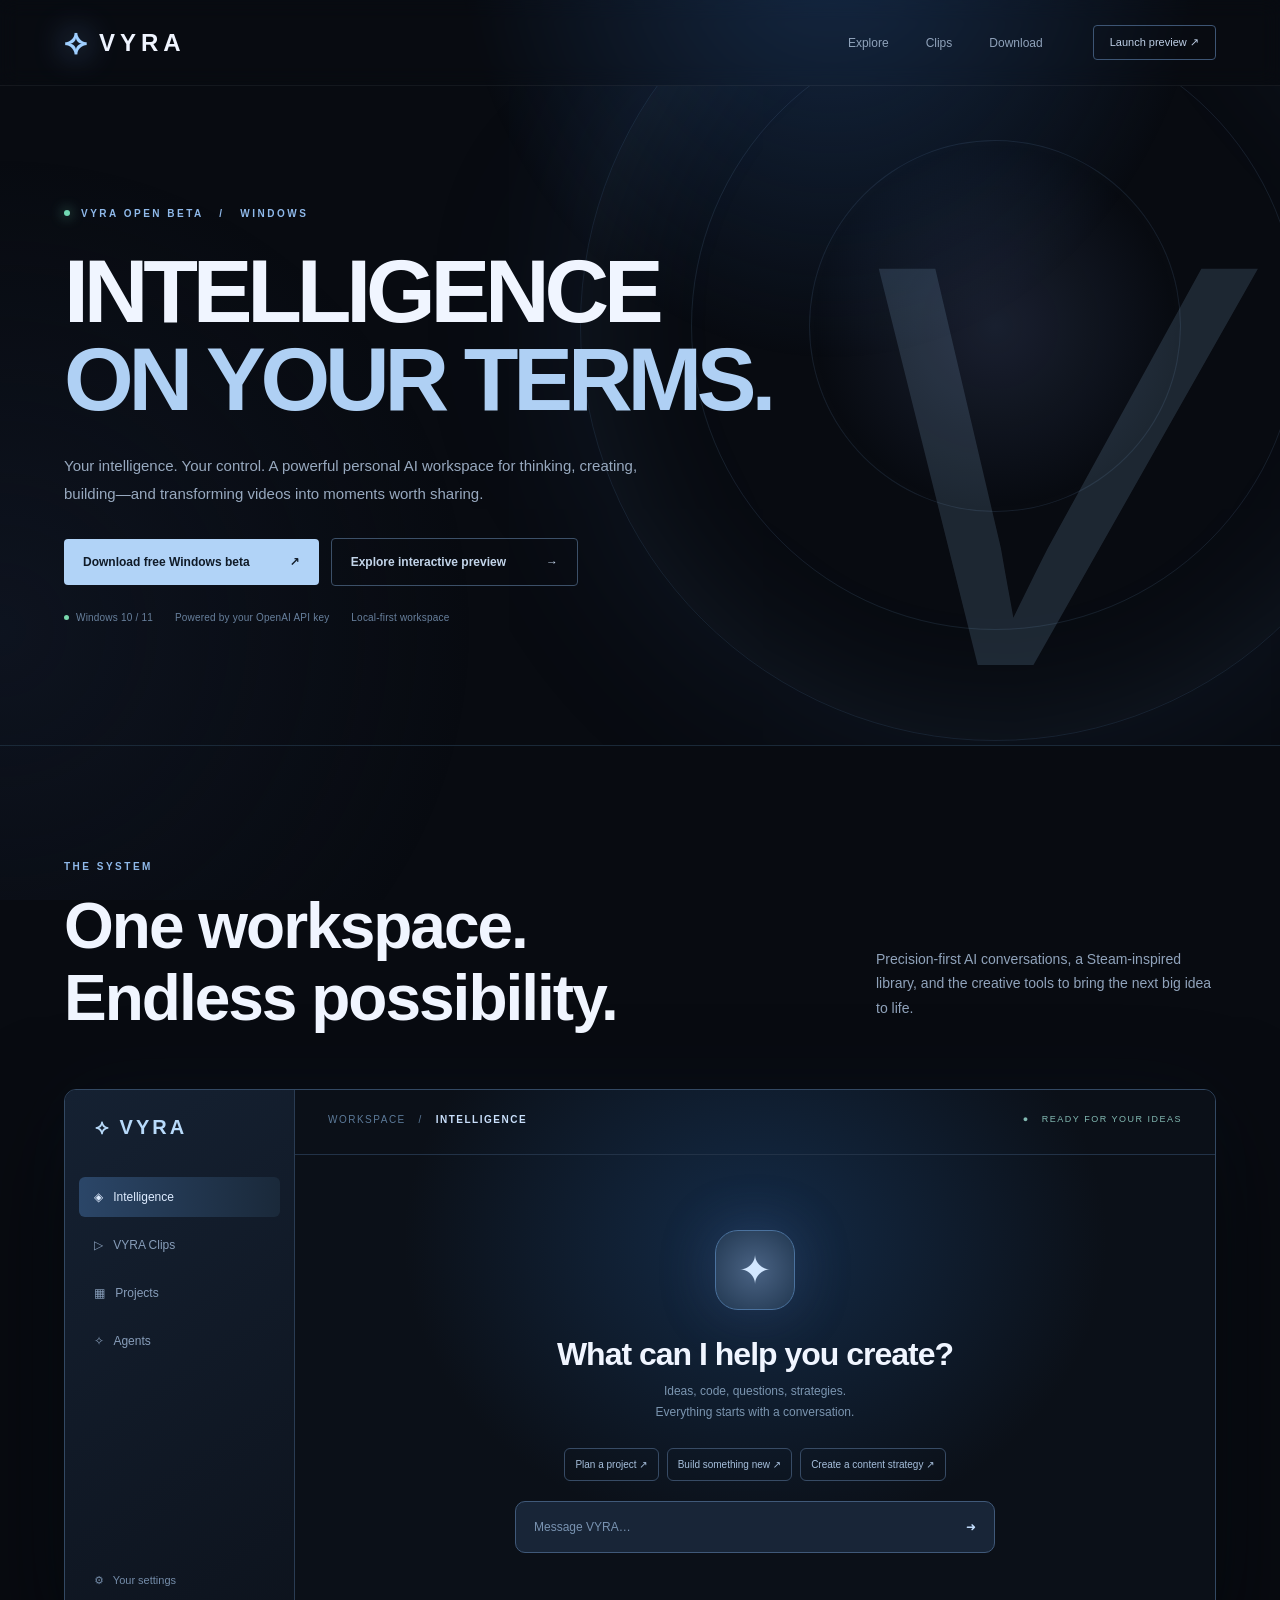
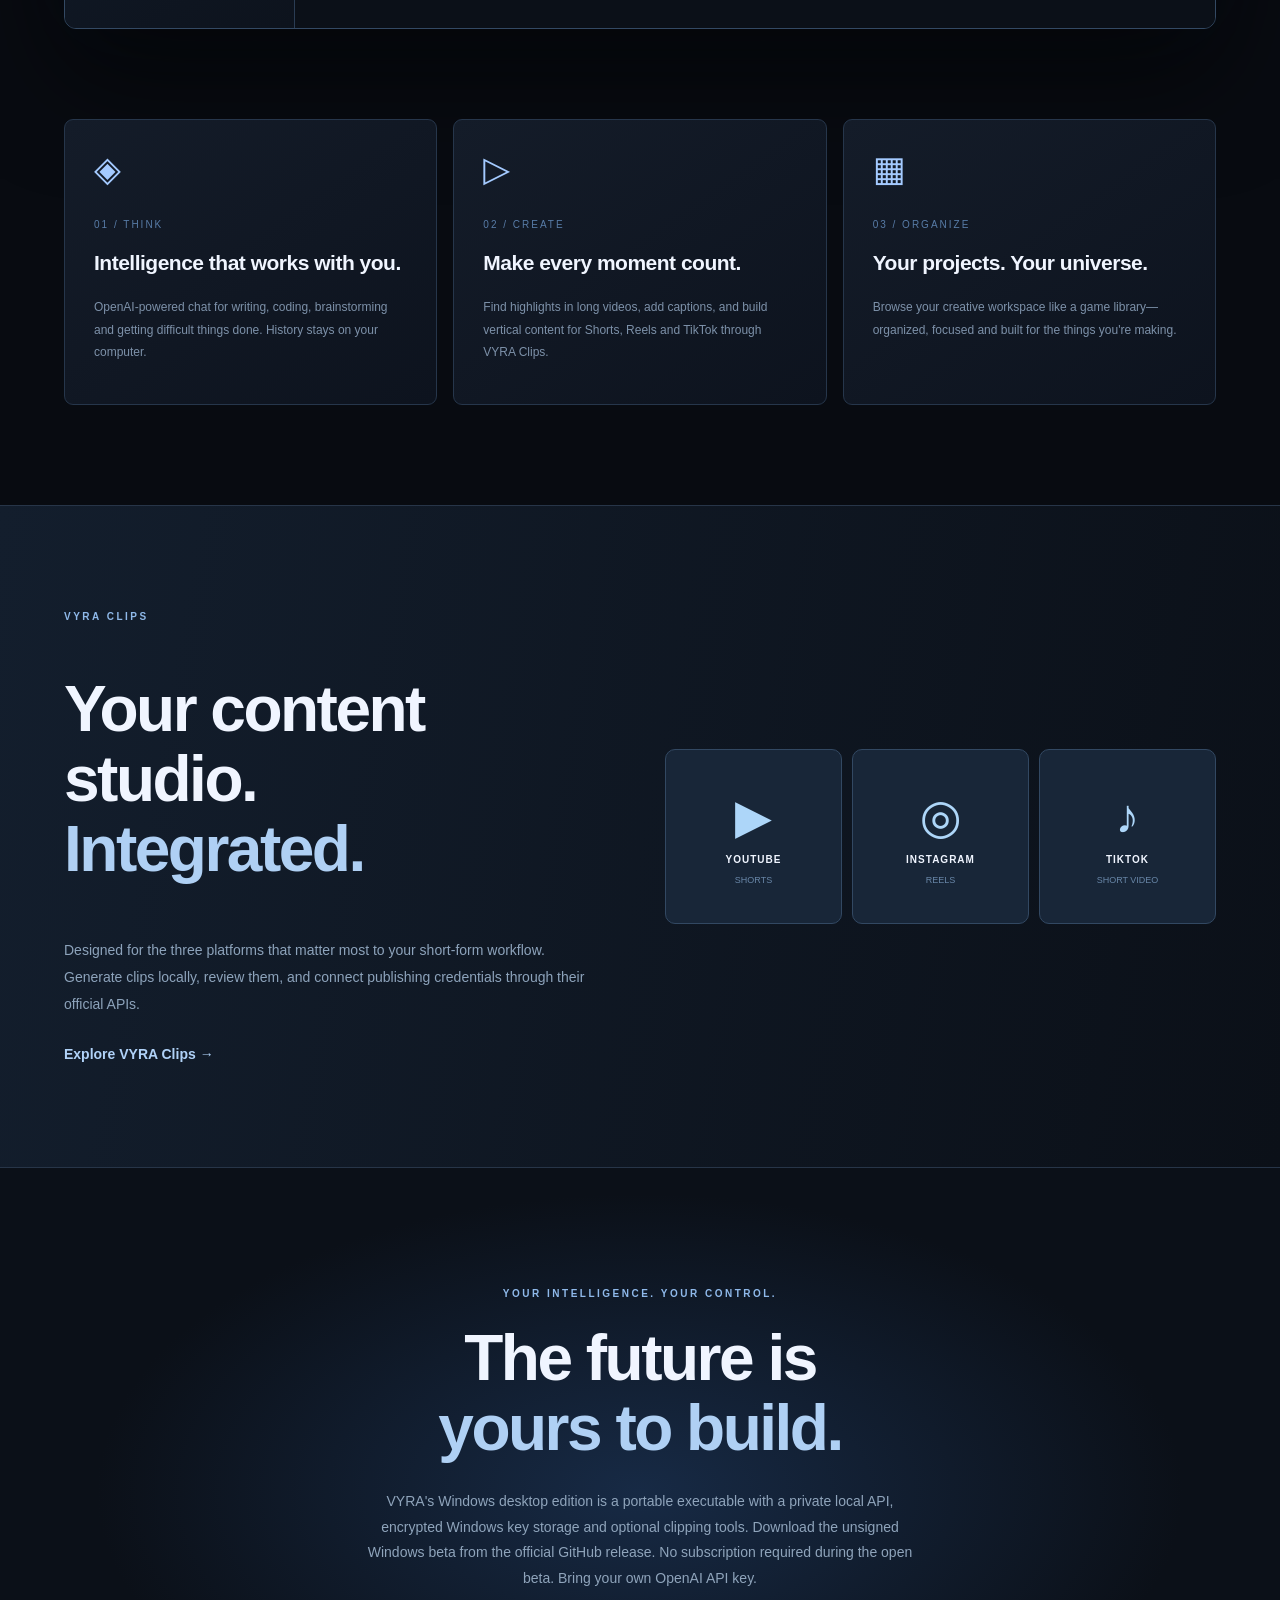
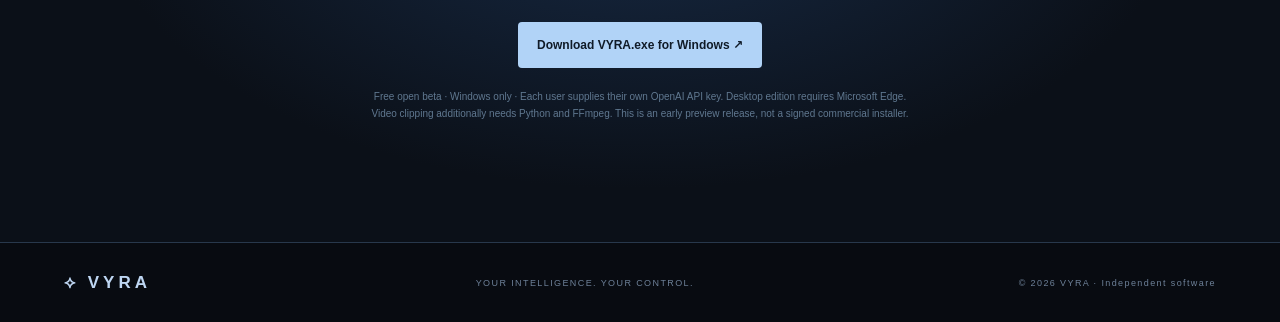
==== website/index.html @ 62887aff "Add files via upload" ====
<!doctype html><html lang="en"><head><meta charset="utf-8"><meta name="viewport" content="width=device-width,initial-scale=1.0"><meta name="theme-color" content="#0a0e15"><meta name="description" content="VYRA. Your intelligence, your control. A new desktop AI workspace for creating, thinking, coding, and clipping."><title>VYRA — Intelligence without limits</title><link rel="stylesheet" href="landing.css"></head>
<body><div class="site-bg"></div><header class="site-header"><a class="logo" href="/" aria-label="VYRA home"><span class="sigil">⟡</span><span>VYRA</span></a><nav><a href="#features">Explore</a><a href="#platforms">Clips</a><a href="#download">Download</a></nav><a class="header-action" href="studio/index.html">Launch preview ↗</a></header>
<main><section class="hero"><div class="hero-glow"></div><div class="hero-inner"><span class="eyebrow"><i></i> VYRA OPEN BETA &nbsp; / &nbsp; WINDOWS</span><h1>INTELLIGENCE<br><em>ON YOUR TERMS.</em></h1><p>Your intelligence. Your control. A powerful personal AI workspace for thinking, creating, building—and transforming videos into moments worth sharing.</p><div class="actions"><a class="primary" href="https://github.com/aypacharrito/vyra/releases/download/v1.0.0-beta.1/VYRA-Windows-Beta.zip" target="_blank" rel="noopener noreferrer" download>Download free Windows beta <span>↗</span></a><a class="secondary" href="studio/index.html">Explore interactive preview <span>→</span></a></div><div class="badges"><span><i></i> Windows 10 / 11</span><span>Powered by your OpenAI API key</span><span>Local-first workspace</span></div></div><div class="big-v">V</div></section>
<section class="showcase" id="features"><div class="section-kicker">THE SYSTEM</div><div class="section-title"><h2>One workspace.<br>Endless possibility.</h2><p>Precision-first AI conversations, a Steam-inspired library, and the creative tools to bring the next big idea to life.</p></div><div class="product-shell"><div class="shell-side"><div class="shell-logo">⟡ VYRA</div><div class="shell-pill selected">◈ &nbsp; Intelligence</div><div class="shell-pill">▷ &nbsp; VYRA Clips</div><div class="shell-pill">▦ &nbsp; Projects</div><div class="shell-pill">✧ &nbsp; Agents</div><div class="shell-bottom">⚙ &nbsp; Your settings</div></div><div class="shell-main"><div class="shell-top">WORKSPACE &nbsp; / &nbsp; <b>INTELLIGENCE</b> <span class="shell-status">● &nbsp; READY FOR YOUR IDEAS</span></div><div class="shell-hero"><div class="orb">✦</div><h3>What can I help you create?</h3><p>Ideas, code, questions, strategies.<br>Everything starts with a conversation.</p><div class="shell-suggestions"><span>Plan a project ↗</span><span>Build something new ↗</span><span>Create a content strategy ↗</span></div><div class="shell-input">Message VYRA… <span>➜</span></div></div></div></div></section>
<section class="features"><div class="feature"><div class="feature-symbol">◈</div><div class="feature-number">01 / THINK</div><h3>Intelligence that works with you.</h3><p>OpenAI-powered chat for writing, coding, brainstorming and getting difficult things done. History stays on your computer.</p></div><div class="feature"><div class="feature-symbol">▷</div><div class="feature-number">02 / CREATE</div><h3>Make every moment count.</h3><p>Find highlights in long videos, add captions, and build vertical content for Shorts, Reels and TikTok through VYRA Clips.</p></div><div class="feature"><div class="feature-symbol">▦</div><div class="feature-number">03 / ORGANIZE</div><h3>Your projects. Your universe.</h3><p>Browse your creative workspace like a game library—organized, focused and built for the things you're making.</p></div></section>
<section id="platforms" class="platform"><div><div class="section-kicker">VYRA CLIPS</div><h2>Your content studio.<br><em>Integrated.</em></h2><p>Designed for the three platforms that matter most to your short-form workflow. Generate clips locally, review them, and connect publishing credentials through their official APIs.</p><a href="studio/index.html" class="text-link">Explore VYRA Clips →</a></div><div class="platform-icons"><div><strong>▶</strong><b>YOUTUBE</b><small>SHORTS</small></div><div><strong>◎</strong><b>INSTAGRAM</b><small>REELS</small></div><div><strong>♪</strong><b>TIKTOK</b><small>SHORT VIDEO</small></div></div></section>
<section class="download" id="download"><div class="section-kicker">YOUR INTELLIGENCE. YOUR CONTROL.</div><h2>The future is<br><em>yours to build.</em></h2><p>VYRA's Windows desktop edition is a portable executable with a private local API, encrypted Windows key storage and optional clipping tools. Download the unsigned Windows beta from the official GitHub release. No subscription required during the open beta. Bring your own OpenAI API key.</p><a class="primary" href="https://github.com/aypacharrito/vyra/releases/download/v1.0.0-beta.1/VYRA.exe" target="_blank" rel="noopener noreferrer">Download VYRA.exe for Windows ↗</a><div class="download-caveat">Free open beta · Windows only · Each user supplies their own OpenAI API key. Desktop edition requires Microsoft Edge. Video clipping additionally needs Python and FFmpeg. This is an early preview release, not a signed commercial installer.</div></section></main><footer><span>⟡ VYRA</span><span>YOUR INTELLIGENCE. YOUR CONTROL.</span><span>© 2026 VYRA · Independent software</span></footer></body></html>
---- website/landing.css ----
:root{color-scheme:dark;--bg:#070b11;--text:#f0f5ff;--muted:#91a2b9;--line:#293447}*{box-sizing:border-box}html{scroll-behavior:smooth}body{margin:0;font:14px 'Segoe UI Variable','Segoe UI',Arial,system-ui,sans-serif;color:var(--text);background:#080b11;overflow-x:hidden}a{color:inherit;text-decoration:none}button{cursor:pointer}.site-bg{position:fixed;inset:0;pointer-events:none;background:radial-gradient(ellipse at 65% -10%,#162b48 0%,transparent 32%),radial-gradient(circle at 0% 70%,#131b2c88,transparent 33%);z-index:-1}.site-header{height:86px;padding:0 max(5vw,32px);display:flex;align-items:center;gap:50px;border-bottom:1px solid #ffffff0e;position:relative;z-index:2;backdrop-filter:blur(10px)}.logo{display:flex;align-items:center;gap:8px;font-size:24px;font-weight:800;letter-spacing:5px}.sigil{font-size:34px;color:#9fcfff;filter:drop-shadow(0 0 16px #719ce8)}.site-header nav{display:flex;gap:37px;margin-left:auto}.site-header nav a{font-size:12px;color:#8fa2ba}.site-header nav a:hover{color:#fff}.header-action{padding:10px 16px;font-size:11px;border:1px solid #3d5574;border-radius:4px;color:#bdcee5}.hero{position:relative;min-height:660px;display:flex;align-items:center;padding:70px max(5vw,32px);overflow:hidden;border-bottom:1px solid #1a2938}.hero-glow{width:830px;height:830px;border:1px solid #5786b632;box-shadow:inset 0 0 140px #7fb4ed18,0 0 180px #4468a222;position:absolute;border-radius:50%;right:-130px;top:-175px}.hero-glow:before,.hero-glow:after{content:'';border:1px solid #638ab529;border-radius:50%;position:absolute;inset:110px}.hero-glow:after{inset:228px;background:radial-gradient(circle at 50%,#829fea24,transparent 70%)}.big-v{font-weight:100;font-size:min(45vw,650px);position:absolute;line-height:1;right:4%;top:14%;opacity:.14;color:#a6d6ff;transform:skew(-9deg);pointer-events:none}.hero-inner{position:relative;z-index:1;width:min(780px,100%)}.eyebrow,.section-kicker{font-weight:800;font-size:10px;letter-spacing:2.5px;color:#8fb9ea}.eyebrow{display:flex;align-items:center;gap:11px}.eyebrow i{height:6px;width:6px;border-radius:50%;background:#71d8b2;box-shadow:0 0 13px #66c2a6}.hero h1{font-size:clamp(58px,7vw,116px);line-height:.99;letter-spacing:-5.2px;font-weight:800;margin:28px 0}.hero em,.platform em,.download em{font-style:normal;color:#afd0f4}.hero p{color:#98a9bf;line-height:1.85;font-size:15px;max-width:580px}.actions{display:flex;align-items:center;gap:12px;margin:31px 0 23px}.primary,.secondary{display:inline-flex;align-items:center;gap:40px;font-weight:700;font-size:12px;padding:16px 19px;border-radius:4px;transition:.2s}.primary{background:#b1d3f7;color:#101b28}.primary:hover{background:#dceeff;transform:translateY(-2px)}.secondary{border:1px solid #3c5068;color:#c3d5ea}.secondary:hover{border-color:#86b9f5}.badges{display:flex;gap:22px;flex-wrap:wrap;margin-top:26px;color:#68809d;font-size:10px;letter-spacing:.2px}.badges span{display:flex;align-items:center;gap:7px}.badges i{width:5px;height:5px;border-radius:50%;background:#79d7ac}.showcase{padding:115px max(5vw,32px) 35px;max-width:1540px;margin:auto}.section-title{display:flex;align-items:end;justify-content:space-between;gap:65px;margin:19px 0 55px}.section-title h2{font-size:clamp(38px,5vw,64px);line-height:1.12;letter-spacing:-2px;margin:0;font-weight:650}.section-title p{font-size:14px;color:#90a3bb;line-height:1.75;max-width:340px}.product-shell{height:540px;border-radius:12px;display:flex;overflow:hidden;background:#0c121b;border:1px solid #334963;box-shadow:0 45px 110px #0009,0 0 90px #334f7e19}.shell-side{width:230px;background:linear-gradient(145deg,#152132,#0d131d);padding:26px 14px;display:flex;flex-direction:column;gap:8px;border-right:1px solid #2a3c53}.shell-logo{font-size:20px;letter-spacing:3px;font-weight:800;color:#b8dafa;margin:0 0 30px 16px}.shell-pill{border-radius:6px;padding:13px 15px;color:#879db9;font-size:12px}.shell-pill.selected{color:#deecff;background:linear-gradient(90deg,#2b4668,#1a293a)}.shell-bottom{margin-top:auto;color:#748ca9;font-size:11px;padding:15px}.shell-main{flex:1;background:radial-gradient(ellipse at 50% 28%,#142b47 0%,transparent 54%),#0b1018}.shell-top{height:65px;padding:24px 33px;color:#5c7a99;font-size:10px;letter-spacing:1.5px;border-bottom:1px solid #223247}.shell-top b{color:#c9dffb}.shell-status{float:right;font-size:9px;color:#82b8b1}.shell-hero{height:calc(100% - 65px);display:flex;align-items:center;justify-content:center;flex-direction:column;text-align:center}.orb{width:80px;height:80px;background:radial-gradient(circle,#4a6384,#213750);box-shadow:0 0 55px #5572ad45;border:1px solid #4b729e;border-radius:23px;display:grid;place-items:center;font-size:40px;color:#d2e7ff}.shell-hero h3{font-size:32px;letter-spacing:-1px;font-weight:600;margin:26px 0 8px}.shell-hero p{color:#7b95b0;font-size:12px;line-height:1.75;margin:0}.shell-suggestions{display:flex;gap:8px;margin-top:25px}.shell-suggestions span{border:1px solid #374b65;border-radius:6px;padding:10px;color:#a6bfdc;font-size:10px}.shell-input{margin-top:20px;width:min(480px,78%);padding:18px;background:#182537;border:1px solid #405979;border-radius:10px;text-align:left;color:#7993b1;font-size:12px}.shell-input span{float:right;color:#c5e0ff}.features{max-width:1540px;padding:55px max(5vw,32px) 100px;display:grid;grid-template-columns:repeat(3,1fr);gap:16px;margin:auto}.feature{border:1px solid #26364b;background:linear-gradient(145deg,#141c29,#0d131e);padding:29px;min-height:270px;border-radius:9px}.feature-symbol{font-size:35px;color:#a4caff;margin:0 0 30px}.feature-number{font-size:10px;letter-spacing:2px;color:#587ca7}.feature h3{font-size:21px;letter-spacing:-.5px}.feature p{font-size:12px;color:#7d91a9;line-height:1.85}.platform{border-top:1px solid #273548;border-bottom:1px solid #273548;padding:105px max(5vw,32px);background:linear-gradient(100deg,#131e2d,#0b1018);display:grid;grid-template-columns:1fr 1fr;gap:50px;align-items:center}.platform h2,.download h2{font-size:clamp(40px,5vw,66px);line-height:1.09;letter-spacing:-2.5px}.platform p{color:#8da3bb;line-height:1.9;max-width:530px}.text-link{display:inline-block;color:#b0d2f8;font-weight:750;margin-top:15px}.platform-icons{display:grid;grid-template-columns:repeat(3,1fr);gap:10px}.platform-icons div{min-height:175px;background:#182638;border:1px solid #324862;border-radius:10px;display:flex;align-items:center;justify-content:center;flex-direction:column;gap:10px}.platform-icons strong{font-size:48px;font-weight:500;color:#add6f9}.platform-icons b{letter-spacing:1px;font-size:10px}.platform-icons small{font-size:9px;color:#6886a7}.download{text-align:center;padding:120px 24px 120px;background:radial-gradient(ellipse at 50% 48%,#172a45,#0b1018 60%)}.download h2{margin:25px 0}.download p{color:#8fa4bb;max-width:560px;line-height:1.85;margin:0 auto 30px}.download-caveat{font-size:10px;max-width:550px;line-height:1.7;color:#607890;margin:20px auto 0}footer{min-height:80px;padding:20px max(5vw,32px);display:flex;justify-content:space-between;align-items:center;gap:15px;color:#6d8098;border-top:1px solid #28384c;font-size:9px;letter-spacing:1.4px}footer span:first-child{color:#bed6f2;font-size:17px;font-weight:800;letter-spacing:4px}@media(max-width:950px){.hero{min-height:560px}.hero h1{letter-spacing:-3px}.product-shell{height:420px}.shell-side{width:180px}.shell-suggestions{flex-wrap:wrap;justify-content:center}.platform-icons{grid-template-columns:1fr}.platform-icons div{min-height:80px;flex-direction:row}.platform-icons strong{font-size:27px}}@media(max-width:700px){.site-header{gap:10px;padding:0 20px}.site-header nav{display:none}.header-action{margin-left:auto}.hero{min-height:630px;padding:70px 20px}.hero h1{font-size:53px;letter-spacing:-2px}.actions{align-items:stretch;flex-direction:column;max-width:360px}.badges{gap:12px}.showcase{padding:70px 20px 20px}.section-title{display:block}.product-shell{height:350px}.shell-side{width:65px;padding:20px 8px}.shell-logo{font-size:14px;margin:0 0 25px 5px}.shell-pill{font-size:0}.shell-pill:first-letter{font-size:16px}.shell-bottom{font-size:0}.shell-top{padding:22px 13px}.shell-status{display:none}.shell-hero h3{font-size:20px}.shell-suggestions{display:none}.features{grid-template-columns:1fr;padding:30px 20px 70px}.feature{min-height:0}.platform{grid-template-columns:1fr;padding:70px 20px}.platform-icons{grid-template-columns:repeat(3,1fr)}.platform-icons div{flex-direction:column;padding:8px}.platform-icons b{font-size:8px}.download{padding:90px 20px}footer{flex-direction:column;text-align:center}.hero-glow{right:-650px}}
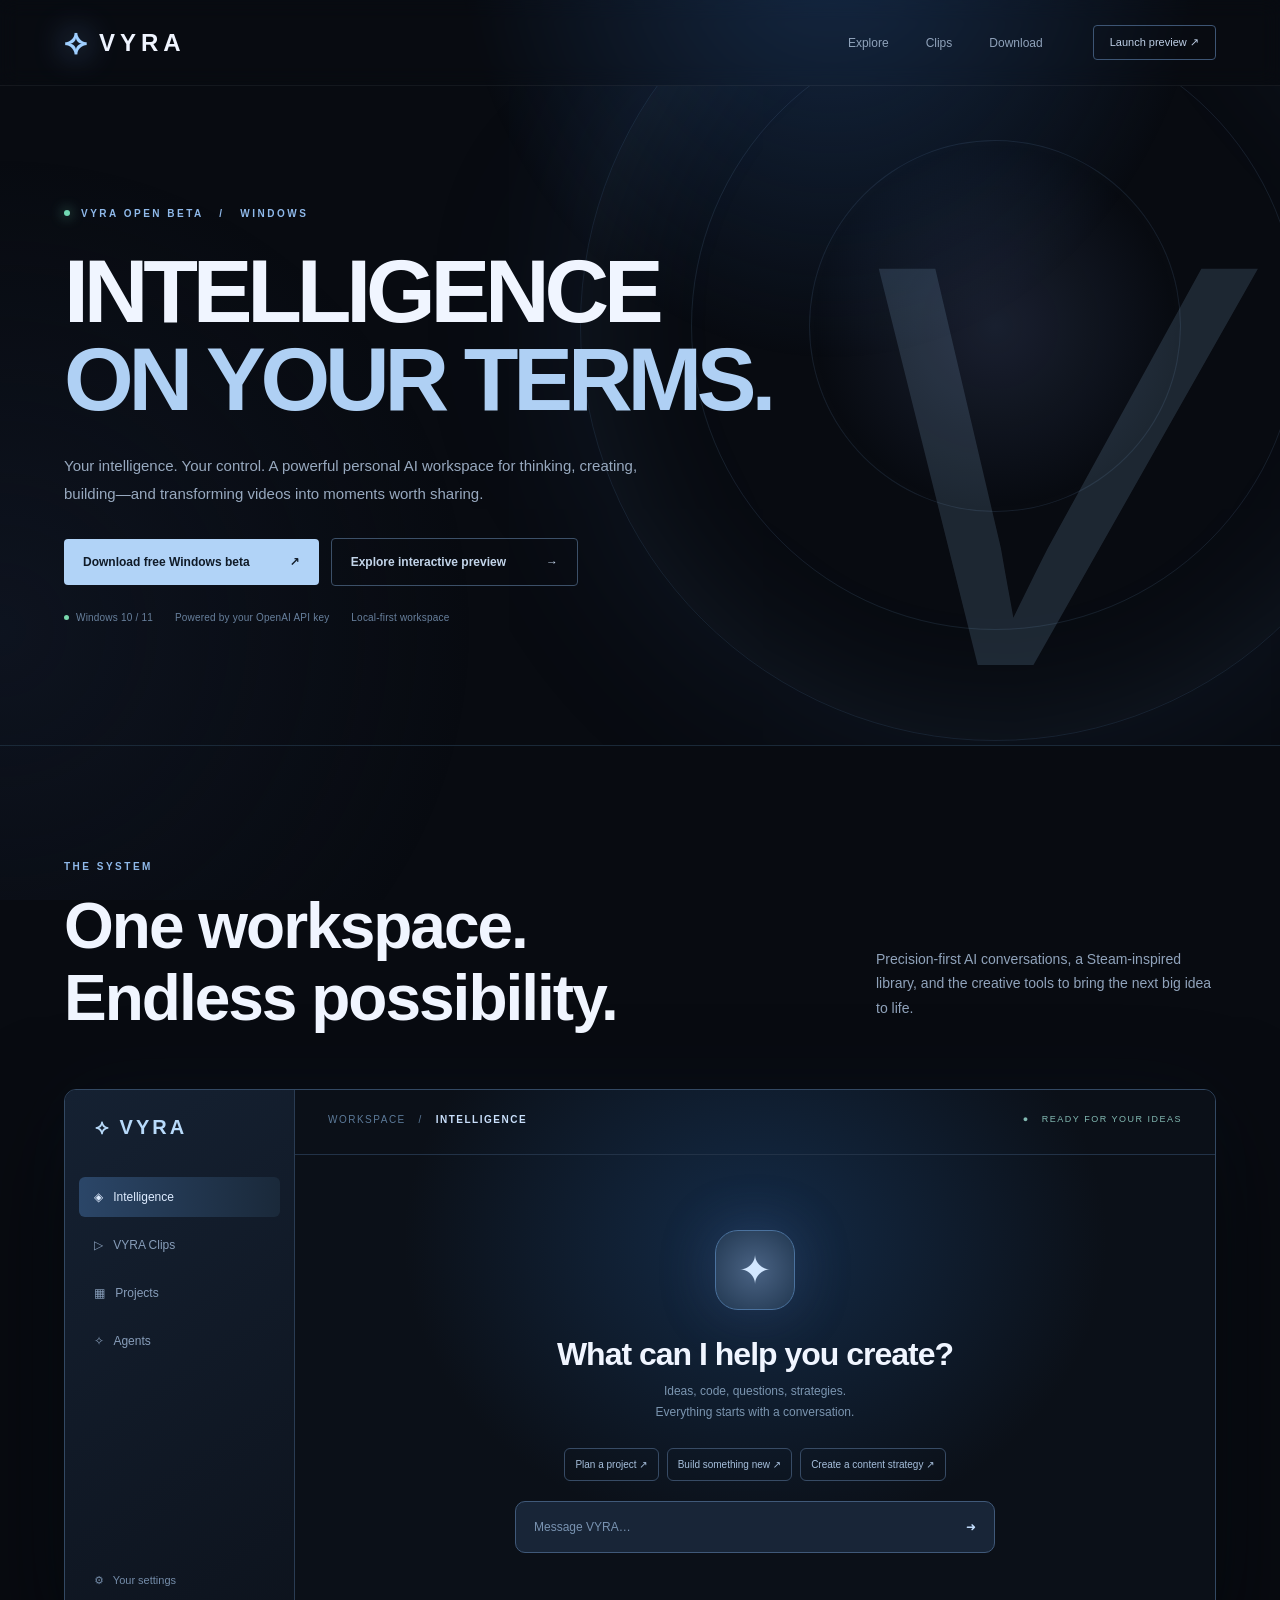
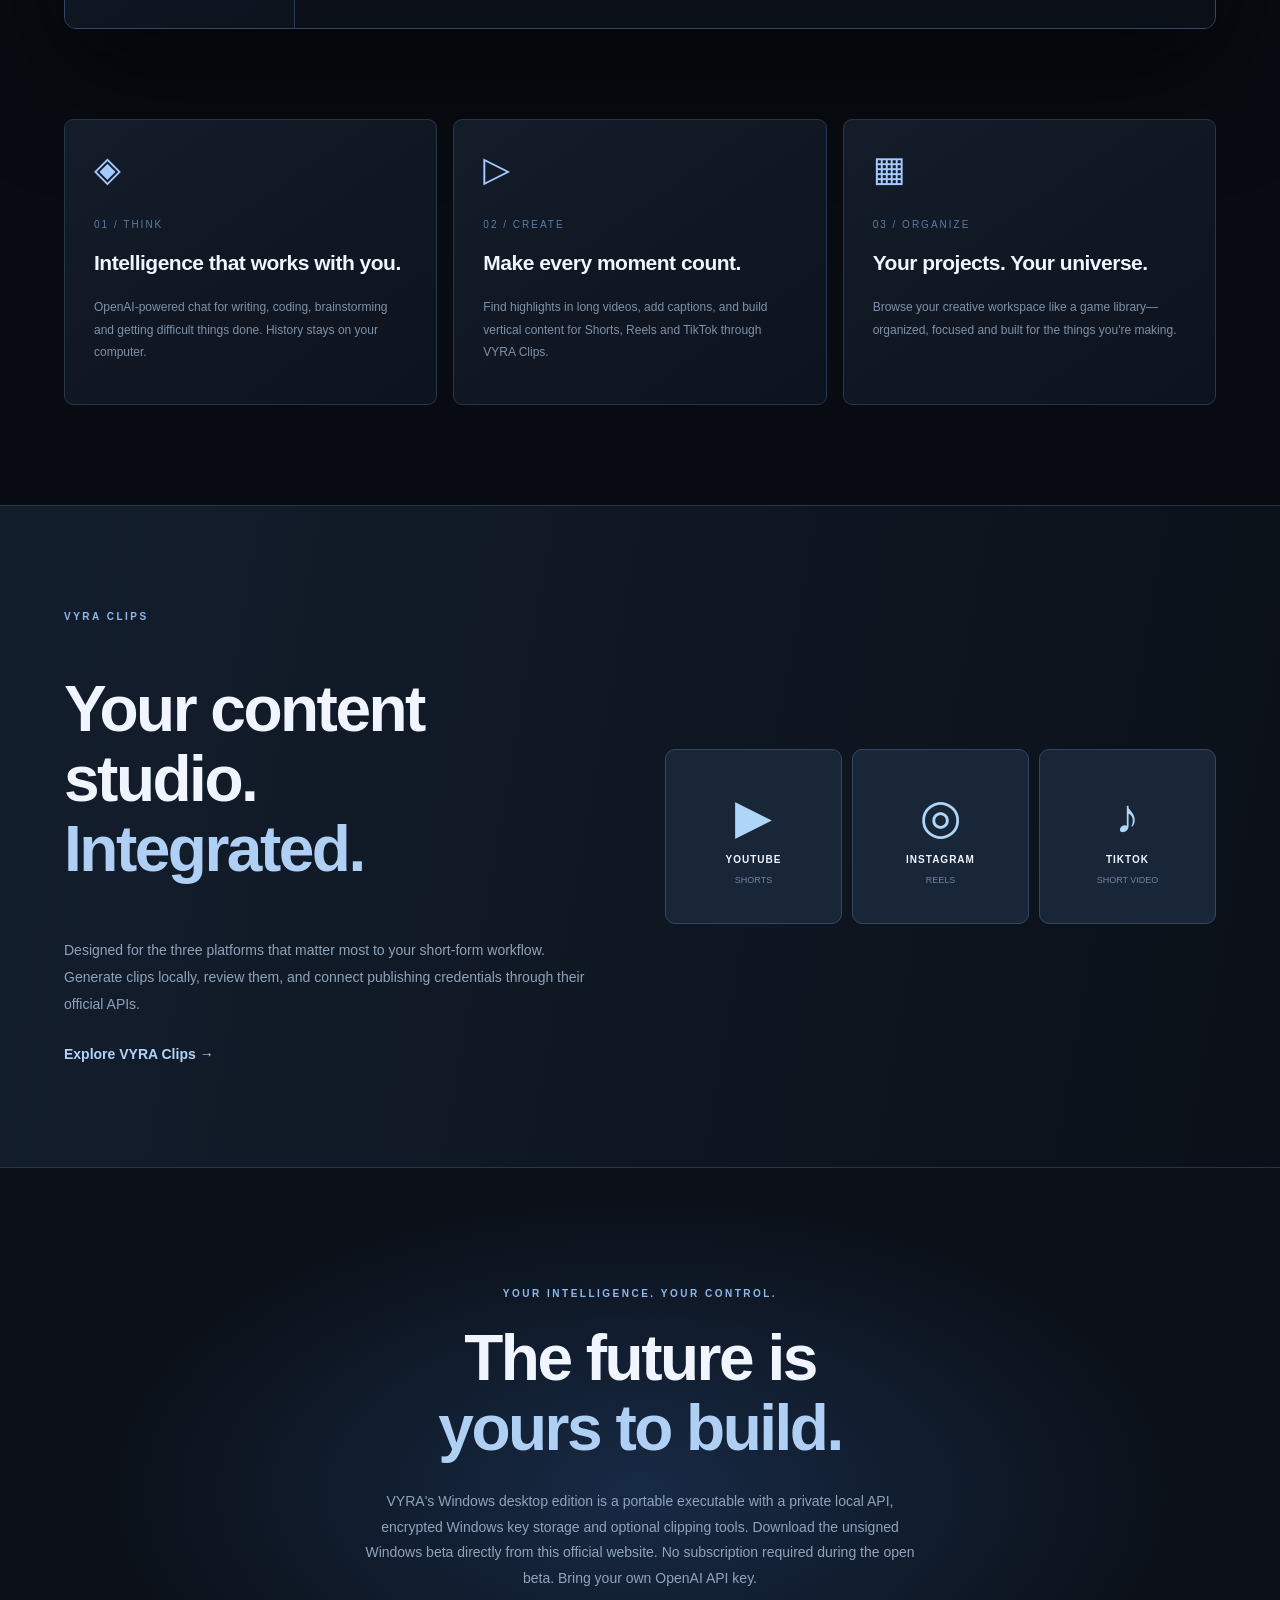
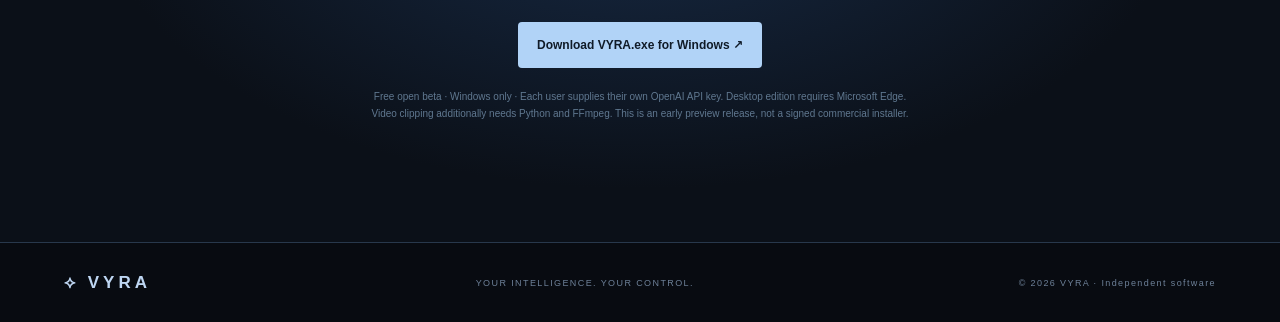
==== commit b0ea63ce: "v2" ====
--- a/website/index.html
+++ b/website/index.html
@@ -1,7 +1,7 @@
 <!doctype html><html lang="en"><head><meta charset="utf-8"><meta name="viewport" content="width=device-width,initial-scale=1.0"><meta name="theme-color" content="#0a0e15"><meta name="description" content="VYRA. Your intelligence, your control. A new desktop AI workspace for creating, thinking, coding, and clipping."><title>VYRA — Intelligence without limits</title><link rel="stylesheet" href="landing.css"></head>
 <body><div class="site-bg"></div><header class="site-header"><a class="logo" href="/" aria-label="VYRA home"><span class="sigil">⟡</span><span>VYRA</span></a><nav><a href="#features">Explore</a><a href="#platforms">Clips</a><a href="#download">Download</a></nav><a class="header-action" href="studio/index.html">Launch preview ↗</a></header>
-<main><section class="hero"><div class="hero-glow"></div><div class="hero-inner"><span class="eyebrow"><i></i> VYRA OPEN BETA &nbsp; / &nbsp; WINDOWS</span><h1>INTELLIGENCE<br><em>ON YOUR TERMS.</em></h1><p>Your intelligence. Your control. A powerful personal AI workspace for thinking, creating, building—and transforming videos into moments worth sharing.</p><div class="actions"><a class="primary" href="https://github.com/aypacharrito/vyra/releases/download/v1.0.0-beta.1/VYRA-Windows-Beta.zip" target="_blank" rel="noopener noreferrer" download>Download free Windows beta <span>↗</span></a><a class="secondary" href="studio/index.html">Explore interactive preview <span>→</span></a></div><div class="badges"><span><i></i> Windows 10 / 11</span><span>Powered by your OpenAI API key</span><span>Local-first workspace</span></div></div><div class="big-v">V</div></section>
+<main><section class="hero"><div class="hero-glow"></div><div class="hero-inner"><span class="eyebrow"><i></i> VYRA OPEN BETA &nbsp; / &nbsp; WINDOWS</span><h1>INTELLIGENCE<br><em>ON YOUR TERMS.</em></h1><p>Your intelligence. Your control. A powerful personal AI workspace for thinking, creating, building—and transforming videos into moments worth sharing.</p><div class="actions"><a class="primary" href="downloads/VYRA-Windows-Beta.zip" download>Download free Windows beta <span>↗</span></a><a class="secondary" href="studio/index.html">Explore interactive preview <span>→</span></a></div><div class="badges"><span><i></i> Windows 10 / 11</span><span>Powered by your OpenAI API key</span><span>Local-first workspace</span></div></div><div class="big-v">V</div></section>
 <section class="showcase" id="features"><div class="section-kicker">THE SYSTEM</div><div class="section-title"><h2>One workspace.<br>Endless possibility.</h2><p>Precision-first AI conversations, a Steam-inspired library, and the creative tools to bring the next big idea to life.</p></div><div class="product-shell"><div class="shell-side"><div class="shell-logo">⟡ VYRA</div><div class="shell-pill selected">◈ &nbsp; Intelligence</div><div class="shell-pill">▷ &nbsp; VYRA Clips</div><div class="shell-pill">▦ &nbsp; Projects</div><div class="shell-pill">✧ &nbsp; Agents</div><div class="shell-bottom">⚙ &nbsp; Your settings</div></div><div class="shell-main"><div class="shell-top">WORKSPACE &nbsp; / &nbsp; <b>INTELLIGENCE</b> <span class="shell-status">● &nbsp; READY FOR YOUR IDEAS</span></div><div class="shell-hero"><div class="orb">✦</div><h3>What can I help you create?</h3><p>Ideas, code, questions, strategies.<br>Everything starts with a conversation.</p><div class="shell-suggestions"><span>Plan a project ↗</span><span>Build something new ↗</span><span>Create a content strategy ↗</span></div><div class="shell-input">Message VYRA… <span>➜</span></div></div></div></div></section>
 <section class="features"><div class="feature"><div class="feature-symbol">◈</div><div class="feature-number">01 / THINK</div><h3>Intelligence that works with you.</h3><p>OpenAI-powered chat for writing, coding, brainstorming and getting difficult things done. History stays on your computer.</p></div><div class="feature"><div class="feature-symbol">▷</div><div class="feature-number">02 / CREATE</div><h3>Make every moment count.</h3><p>Find highlights in long videos, add captions, and build vertical content for Shorts, Reels and TikTok through VYRA Clips.</p></div><div class="feature"><div class="feature-symbol">▦</div><div class="feature-number">03 / ORGANIZE</div><h3>Your projects. Your universe.</h3><p>Browse your creative workspace like a game library—organized, focused and built for the things you're making.</p></div></section>
 <section id="platforms" class="platform"><div><div class="section-kicker">VYRA CLIPS</div><h2>Your content studio.<br><em>Integrated.</em></h2><p>Designed for the three platforms that matter most to your short-form workflow. Generate clips locally, review them, and connect publishing credentials through their official APIs.</p><a href="studio/index.html" class="text-link">Explore VYRA Clips →</a></div><div class="platform-icons"><div><strong>▶</strong><b>YOUTUBE</b><small>SHORTS</small></div><div><strong>◎</strong><b>INSTAGRAM</b><small>REELS</small></div><div><strong>♪</strong><b>TIKTOK</b><small>SHORT VIDEO</small></div></div></section>
-<section class="download" id="download"><div class="section-kicker">YOUR INTELLIGENCE. YOUR CONTROL.</div><h2>The future is<br><em>yours to build.</em></h2><p>VYRA's Windows desktop edition is a portable executable with a private local API, encrypted Windows key storage and optional clipping tools. Download the unsigned Windows beta from the official GitHub release. No subscription required during the open beta. Bring your own OpenAI API key.</p><a class="primary" href="https://github.com/aypacharrito/vyra/releases/download/v1.0.0-beta.1/VYRA.exe" target="_blank" rel="noopener noreferrer">Download VYRA.exe for Windows ↗</a><div class="download-caveat">Free open beta · Windows only · Each user supplies their own OpenAI API key. Desktop edition requires Microsoft Edge. Video clipping additionally needs Python and FFmpeg. This is an early preview release, not a signed commercial installer.</div></section></main><footer><span>⟡ VYRA</span><span>YOUR INTELLIGENCE. YOUR CONTROL.</span><span>© 2026 VYRA · Independent software</span></footer></body></html>
+<section class="download" id="download"><div class="section-kicker">YOUR INTELLIGENCE. YOUR CONTROL.</div><h2>The future is<br><em>yours to build.</em></h2><p>VYRA's Windows desktop edition is a portable executable with a private local API, encrypted Windows key storage and optional clipping tools. Download the unsigned Windows beta directly from this official website. No subscription required during the open beta. Bring your own OpenAI API key.</p><a class="primary" href="downloads/VYRA.exe" download>Download VYRA.exe for Windows ↗</a><div class="download-caveat">Free open beta · Windows only · Each user supplies their own OpenAI API key. Desktop edition requires Microsoft Edge. Video clipping additionally needs Python and FFmpeg. This is an early preview release, not a signed commercial installer.</div></section></main><footer><span>⟡ VYRA</span><span>YOUR INTELLIGENCE. YOUR CONTROL.</span><span>© 2026 VYRA · Independent software</span></footer></body></html>
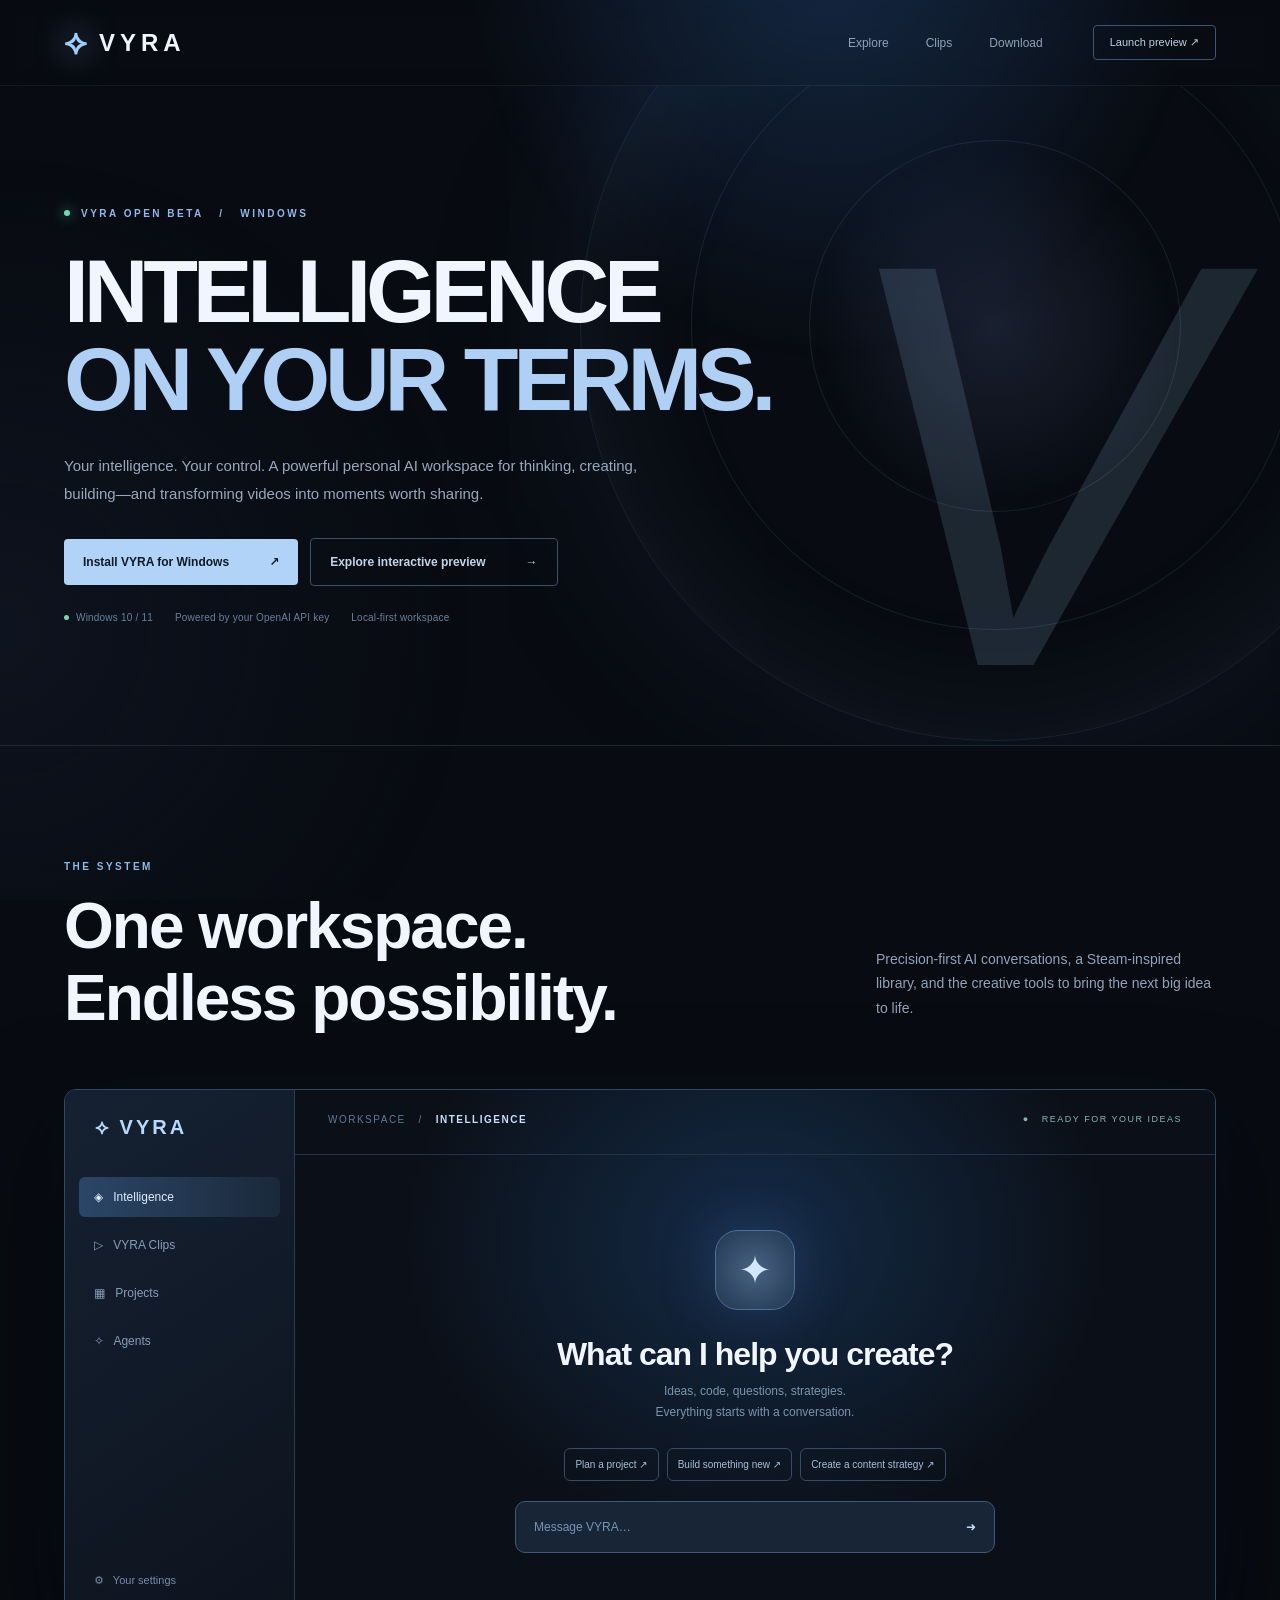
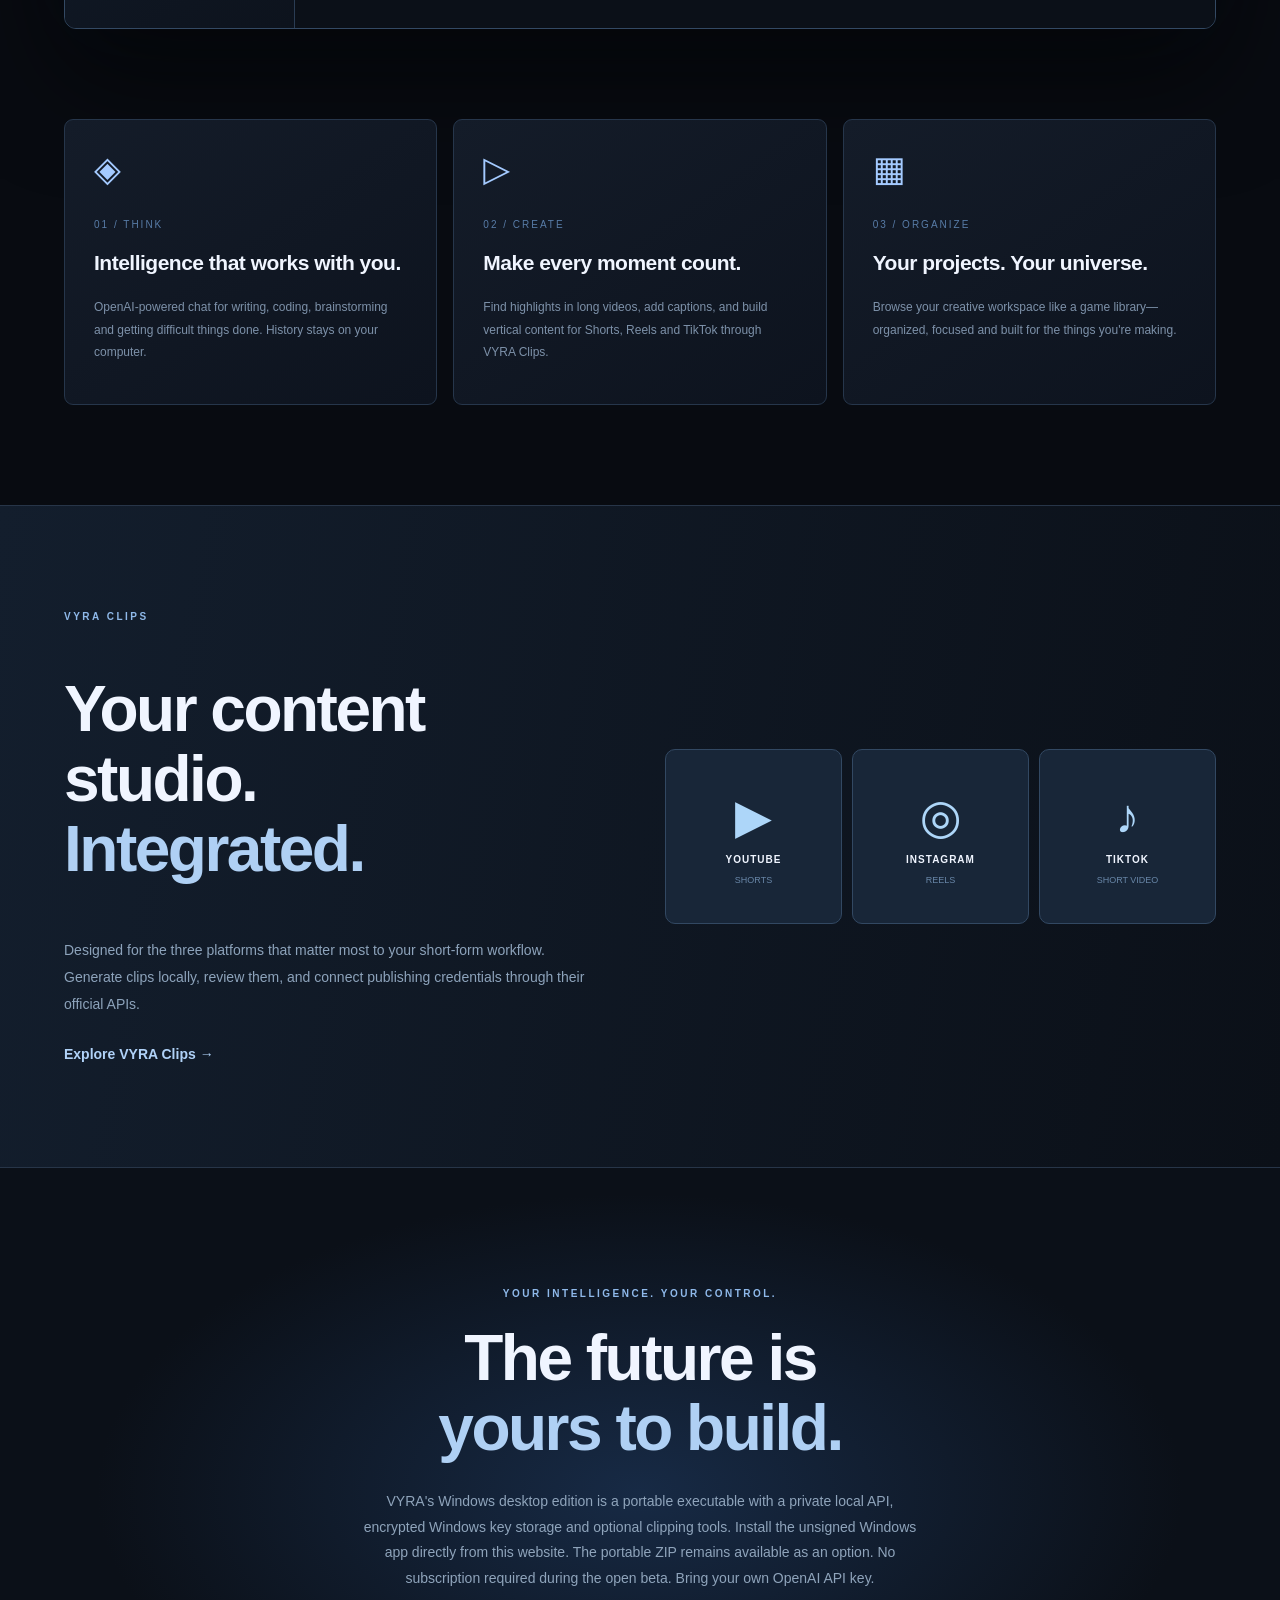
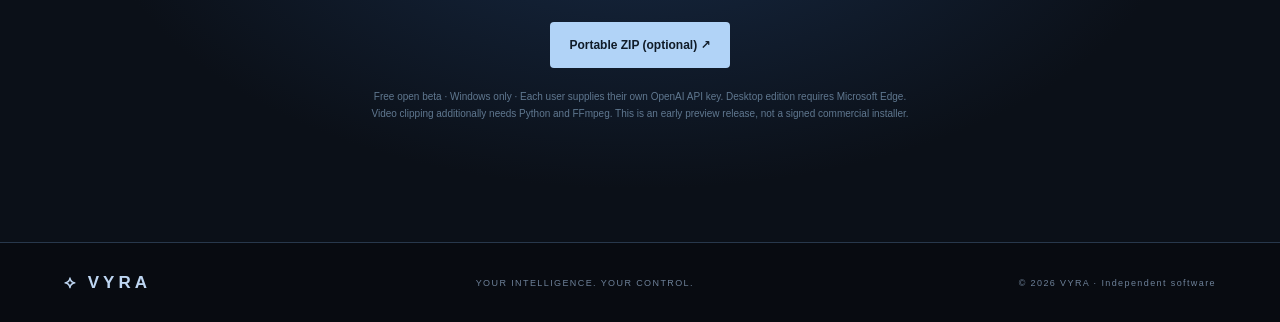
==== commit 7311a2b7: "v3" ====
--- a/website/index.html
+++ b/website/index.html
@@ -1,7 +1,7 @@
 <!doctype html><html lang="en"><head><meta charset="utf-8"><meta name="viewport" content="width=device-width,initial-scale=1.0"><meta name="theme-color" content="#0a0e15"><meta name="description" content="VYRA. Your intelligence, your control. A new desktop AI workspace for creating, thinking, coding, and clipping."><title>VYRA — Intelligence without limits</title><link rel="stylesheet" href="landing.css"></head>
 <body><div class="site-bg"></div><header class="site-header"><a class="logo" href="/" aria-label="VYRA home"><span class="sigil">⟡</span><span>VYRA</span></a><nav><a href="#features">Explore</a><a href="#platforms">Clips</a><a href="#download">Download</a></nav><a class="header-action" href="studio/index.html">Launch preview ↗</a></header>
-<main><section class="hero"><div class="hero-glow"></div><div class="hero-inner"><span class="eyebrow"><i></i> VYRA OPEN BETA &nbsp; / &nbsp; WINDOWS</span><h1>INTELLIGENCE<br><em>ON YOUR TERMS.</em></h1><p>Your intelligence. Your control. A powerful personal AI workspace for thinking, creating, building—and transforming videos into moments worth sharing.</p><div class="actions"><a class="primary" href="downloads/VYRA-Windows-Beta.zip" download>Download free Windows beta <span>↗</span></a><a class="secondary" href="studio/index.html">Explore interactive preview <span>→</span></a></div><div class="badges"><span><i></i> Windows 10 / 11</span><span>Powered by your OpenAI API key</span><span>Local-first workspace</span></div></div><div class="big-v">V</div></section>
+<main><section class="hero"><div class="hero-glow"></div><div class="hero-inner"><span class="eyebrow"><i></i> VYRA OPEN BETA &nbsp; / &nbsp; WINDOWS</span><h1>INTELLIGENCE<br><em>ON YOUR TERMS.</em></h1><p>Your intelligence. Your control. A powerful personal AI workspace for thinking, creating, building—and transforming videos into moments worth sharing.</p><div class="actions"><a class="primary" href="downloads/VYRA-Setup.exe" download>Install VYRA for Windows <span>↗</span></a><a class="secondary" href="studio/index.html">Explore interactive preview <span>→</span></a></div><div class="badges"><span><i></i> Windows 10 / 11</span><span>Powered by your OpenAI API key</span><span>Local-first workspace</span></div></div><div class="big-v">V</div></section>
 <section class="showcase" id="features"><div class="section-kicker">THE SYSTEM</div><div class="section-title"><h2>One workspace.<br>Endless possibility.</h2><p>Precision-first AI conversations, a Steam-inspired library, and the creative tools to bring the next big idea to life.</p></div><div class="product-shell"><div class="shell-side"><div class="shell-logo">⟡ VYRA</div><div class="shell-pill selected">◈ &nbsp; Intelligence</div><div class="shell-pill">▷ &nbsp; VYRA Clips</div><div class="shell-pill">▦ &nbsp; Projects</div><div class="shell-pill">✧ &nbsp; Agents</div><div class="shell-bottom">⚙ &nbsp; Your settings</div></div><div class="shell-main"><div class="shell-top">WORKSPACE &nbsp; / &nbsp; <b>INTELLIGENCE</b> <span class="shell-status">● &nbsp; READY FOR YOUR IDEAS</span></div><div class="shell-hero"><div class="orb">✦</div><h3>What can I help you create?</h3><p>Ideas, code, questions, strategies.<br>Everything starts with a conversation.</p><div class="shell-suggestions"><span>Plan a project ↗</span><span>Build something new ↗</span><span>Create a content strategy ↗</span></div><div class="shell-input">Message VYRA… <span>➜</span></div></div></div></div></section>
 <section class="features"><div class="feature"><div class="feature-symbol">◈</div><div class="feature-number">01 / THINK</div><h3>Intelligence that works with you.</h3><p>OpenAI-powered chat for writing, coding, brainstorming and getting difficult things done. History stays on your computer.</p></div><div class="feature"><div class="feature-symbol">▷</div><div class="feature-number">02 / CREATE</div><h3>Make every moment count.</h3><p>Find highlights in long videos, add captions, and build vertical content for Shorts, Reels and TikTok through VYRA Clips.</p></div><div class="feature"><div class="feature-symbol">▦</div><div class="feature-number">03 / ORGANIZE</div><h3>Your projects. Your universe.</h3><p>Browse your creative workspace like a game library—organized, focused and built for the things you're making.</p></div></section>
 <section id="platforms" class="platform"><div><div class="section-kicker">VYRA CLIPS</div><h2>Your content studio.<br><em>Integrated.</em></h2><p>Designed for the three platforms that matter most to your short-form workflow. Generate clips locally, review them, and connect publishing credentials through their official APIs.</p><a href="studio/index.html" class="text-link">Explore VYRA Clips →</a></div><div class="platform-icons"><div><strong>▶</strong><b>YOUTUBE</b><small>SHORTS</small></div><div><strong>◎</strong><b>INSTAGRAM</b><small>REELS</small></div><div><strong>♪</strong><b>TIKTOK</b><small>SHORT VIDEO</small></div></div></section>
-<section class="download" id="download"><div class="section-kicker">YOUR INTELLIGENCE. YOUR CONTROL.</div><h2>The future is<br><em>yours to build.</em></h2><p>VYRA's Windows desktop edition is a portable executable with a private local API, encrypted Windows key storage and optional clipping tools. Download the unsigned Windows beta directly from this official website. No subscription required during the open beta. Bring your own OpenAI API key.</p><a class="primary" href="downloads/VYRA.exe" download>Download VYRA.exe for Windows ↗</a><div class="download-caveat">Free open beta · Windows only · Each user supplies their own OpenAI API key. Desktop edition requires Microsoft Edge. Video clipping additionally needs Python and FFmpeg. This is an early preview release, not a signed commercial installer.</div></section></main><footer><span>⟡ VYRA</span><span>YOUR INTELLIGENCE. YOUR CONTROL.</span><span>© 2026 VYRA · Independent software</span></footer></body></html>
+<section class="download" id="download"><div class="section-kicker">YOUR INTELLIGENCE. YOUR CONTROL.</div><h2>The future is<br><em>yours to build.</em></h2><p>VYRA's Windows desktop edition is a portable executable with a private local API, encrypted Windows key storage and optional clipping tools. Install the unsigned Windows app directly from this website. The portable ZIP remains available as an option. No subscription required during the open beta. Bring your own OpenAI API key.</p><a class="primary" href="downloads/VYRA-Windows-Beta.zip" download>Portable ZIP (optional) ↗</a><div class="download-caveat">Free open beta · Windows only · Each user supplies their own OpenAI API key. Desktop edition requires Microsoft Edge. Video clipping additionally needs Python and FFmpeg. This is an early preview release, not a signed commercial installer.</div></section></main><footer><span>⟡ VYRA</span><span>YOUR INTELLIGENCE. YOUR CONTROL.</span><span>© 2026 VYRA · Independent software</span></footer></body></html>
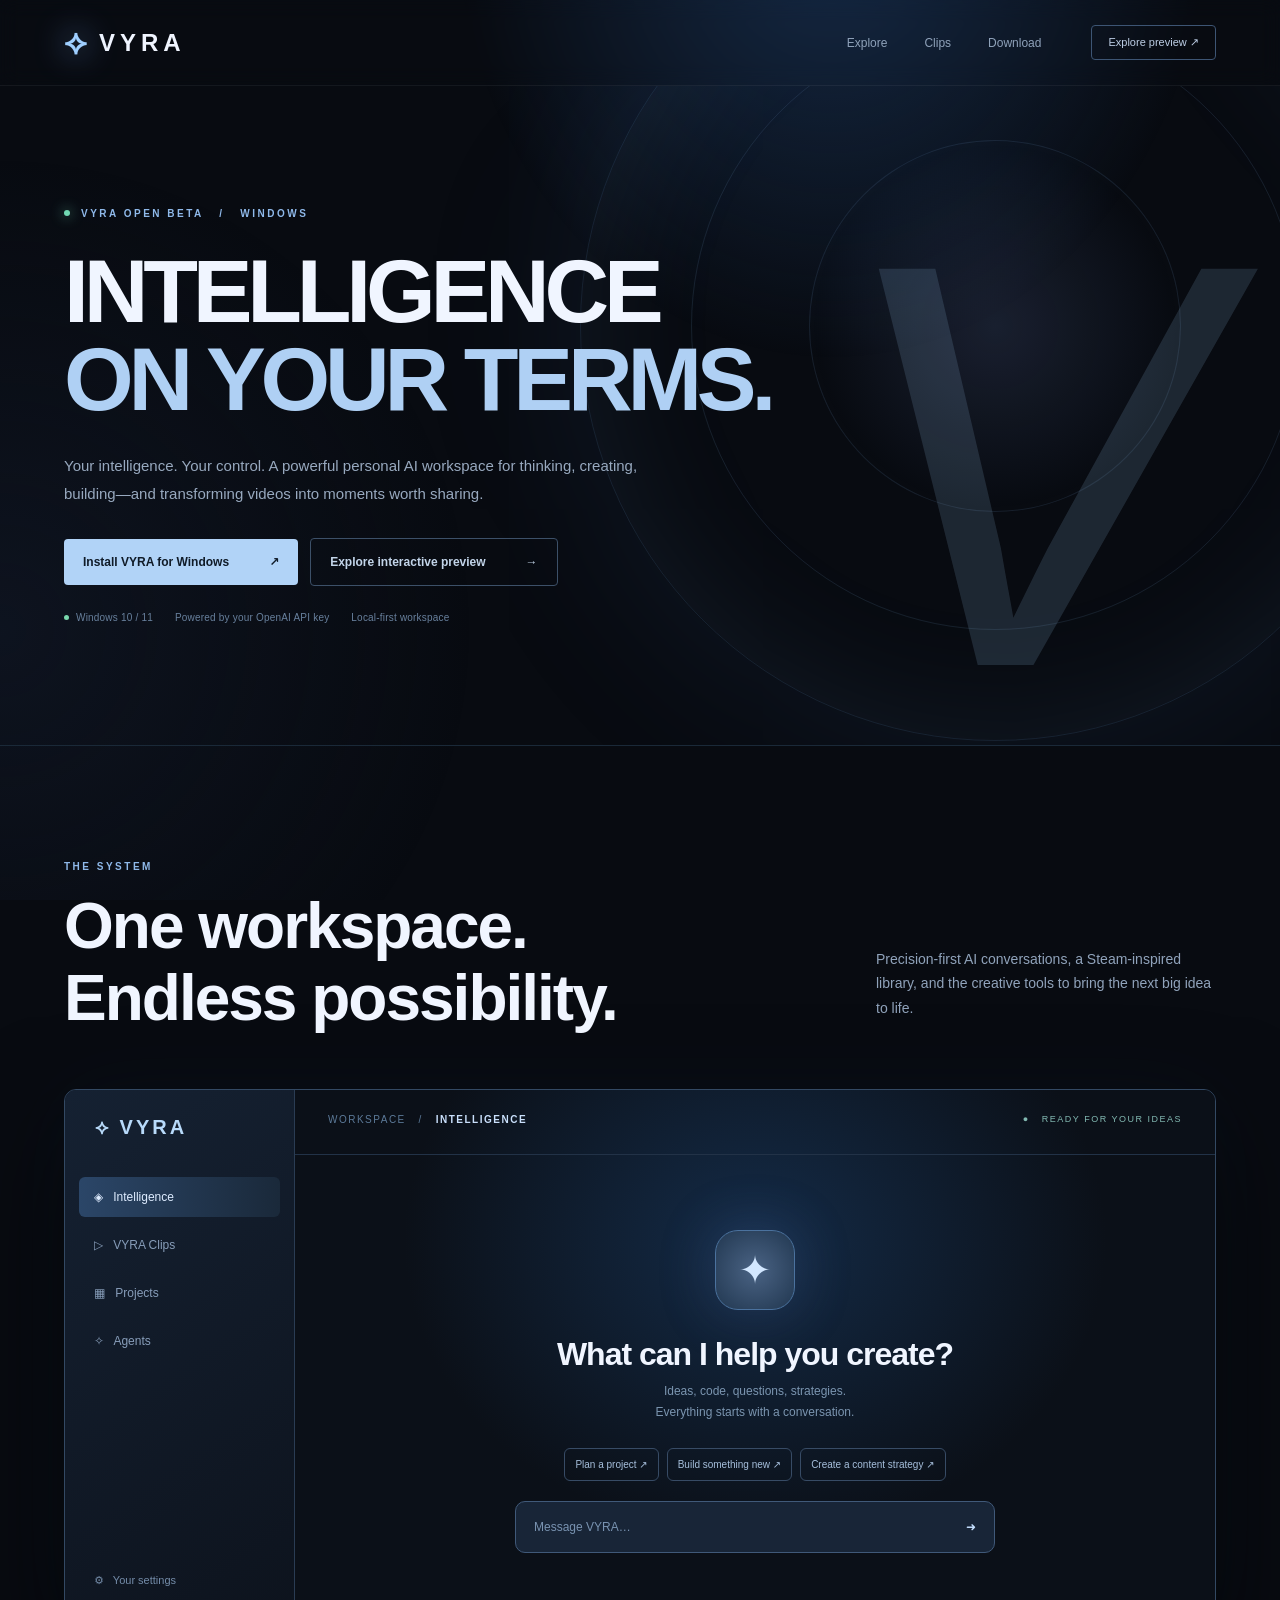
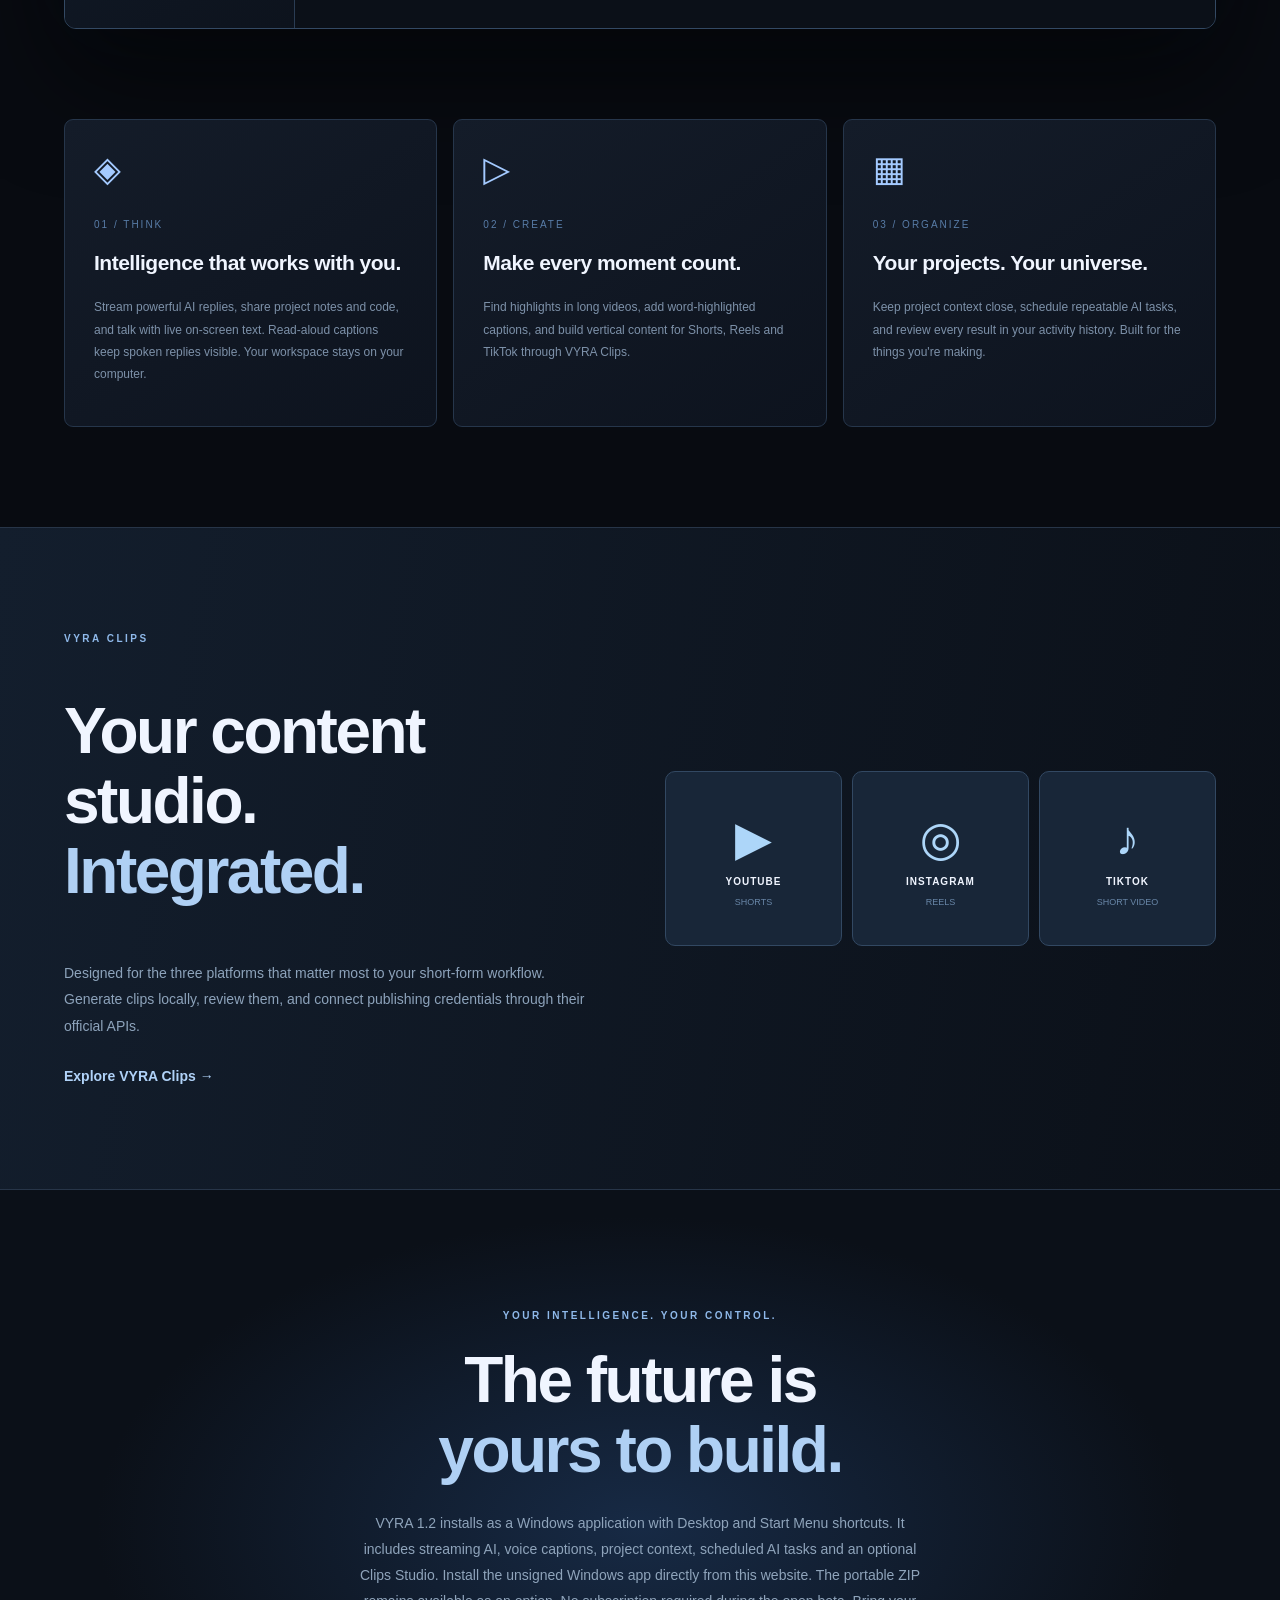
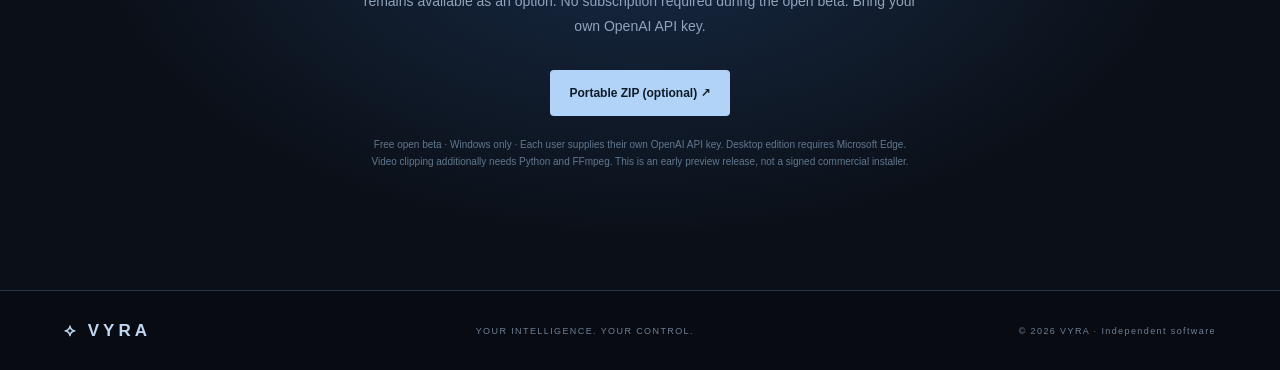
==== commit 7e007980: "Strengthen VYRA with voice captions, streaming AI and durable tasks" ====
--- a/website/index.html
+++ b/website/index.html
@@ -1,7 +1,7 @@
 <!doctype html><html lang="en"><head><meta charset="utf-8"><meta name="viewport" content="width=device-width,initial-scale=1.0"><meta name="theme-color" content="#0a0e15"><meta name="description" content="VYRA. Your intelligence, your control. A new desktop AI workspace for creating, thinking, coding, and clipping."><title>VYRA — Intelligence without limits</title><link rel="stylesheet" href="landing.css"></head>
-<body><div class="site-bg"></div><header class="site-header"><a class="logo" href="/" aria-label="VYRA home"><span class="sigil">⟡</span><span>VYRA</span></a><nav><a href="#features">Explore</a><a href="#platforms">Clips</a><a href="#download">Download</a></nav><a class="header-action" href="studio/index.html">Launch preview ↗</a></header>
+<body><div class="site-bg"></div><header class="site-header"><a class="logo" href="/" aria-label="VYRA home"><span class="sigil">⟡</span><span>VYRA</span></a><nav><a href="#features">Explore</a><a href="#platforms">Clips</a><a href="#download">Download</a></nav><a class="header-action" href="studio/index.html">Explore preview ↗</a></header>
 <main><section class="hero"><div class="hero-glow"></div><div class="hero-inner"><span class="eyebrow"><i></i> VYRA OPEN BETA &nbsp; / &nbsp; WINDOWS</span><h1>INTELLIGENCE<br><em>ON YOUR TERMS.</em></h1><p>Your intelligence. Your control. A powerful personal AI workspace for thinking, creating, building—and transforming videos into moments worth sharing.</p><div class="actions"><a class="primary" href="downloads/VYRA-Setup.exe" download>Install VYRA for Windows <span>↗</span></a><a class="secondary" href="studio/index.html">Explore interactive preview <span>→</span></a></div><div class="badges"><span><i></i> Windows 10 / 11</span><span>Powered by your OpenAI API key</span><span>Local-first workspace</span></div></div><div class="big-v">V</div></section>
 <section class="showcase" id="features"><div class="section-kicker">THE SYSTEM</div><div class="section-title"><h2>One workspace.<br>Endless possibility.</h2><p>Precision-first AI conversations, a Steam-inspired library, and the creative tools to bring the next big idea to life.</p></div><div class="product-shell"><div class="shell-side"><div class="shell-logo">⟡ VYRA</div><div class="shell-pill selected">◈ &nbsp; Intelligence</div><div class="shell-pill">▷ &nbsp; VYRA Clips</div><div class="shell-pill">▦ &nbsp; Projects</div><div class="shell-pill">✧ &nbsp; Agents</div><div class="shell-bottom">⚙ &nbsp; Your settings</div></div><div class="shell-main"><div class="shell-top">WORKSPACE &nbsp; / &nbsp; <b>INTELLIGENCE</b> <span class="shell-status">● &nbsp; READY FOR YOUR IDEAS</span></div><div class="shell-hero"><div class="orb">✦</div><h3>What can I help you create?</h3><p>Ideas, code, questions, strategies.<br>Everything starts with a conversation.</p><div class="shell-suggestions"><span>Plan a project ↗</span><span>Build something new ↗</span><span>Create a content strategy ↗</span></div><div class="shell-input">Message VYRA… <span>➜</span></div></div></div></div></section>
-<section class="features"><div class="feature"><div class="feature-symbol">◈</div><div class="feature-number">01 / THINK</div><h3>Intelligence that works with you.</h3><p>OpenAI-powered chat for writing, coding, brainstorming and getting difficult things done. History stays on your computer.</p></div><div class="feature"><div class="feature-symbol">▷</div><div class="feature-number">02 / CREATE</div><h3>Make every moment count.</h3><p>Find highlights in long videos, add captions, and build vertical content for Shorts, Reels and TikTok through VYRA Clips.</p></div><div class="feature"><div class="feature-symbol">▦</div><div class="feature-number">03 / ORGANIZE</div><h3>Your projects. Your universe.</h3><p>Browse your creative workspace like a game library—organized, focused and built for the things you're making.</p></div></section>
+<section class="features"><div class="feature"><div class="feature-symbol">◈</div><div class="feature-number">01 / THINK</div><h3>Intelligence that works with you.</h3><p>Stream powerful AI replies, share project notes and code, and talk with live on-screen text. Read-aloud captions keep spoken replies visible. Your workspace stays on your computer.</p></div><div class="feature"><div class="feature-symbol">▷</div><div class="feature-number">02 / CREATE</div><h3>Make every moment count.</h3><p>Find highlights in long videos, add word-highlighted captions, and build vertical content for Shorts, Reels and TikTok through VYRA Clips.</p></div><div class="feature"><div class="feature-symbol">▦</div><div class="feature-number">03 / ORGANIZE</div><h3>Your projects. Your universe.</h3><p>Keep project context close, schedule repeatable AI tasks, and review every result in your activity history. Built for the things you're making.</p></div></section>
 <section id="platforms" class="platform"><div><div class="section-kicker">VYRA CLIPS</div><h2>Your content studio.<br><em>Integrated.</em></h2><p>Designed for the three platforms that matter most to your short-form workflow. Generate clips locally, review them, and connect publishing credentials through their official APIs.</p><a href="studio/index.html" class="text-link">Explore VYRA Clips →</a></div><div class="platform-icons"><div><strong>▶</strong><b>YOUTUBE</b><small>SHORTS</small></div><div><strong>◎</strong><b>INSTAGRAM</b><small>REELS</small></div><div><strong>♪</strong><b>TIKTOK</b><small>SHORT VIDEO</small></div></div></section>
-<section class="download" id="download"><div class="section-kicker">YOUR INTELLIGENCE. YOUR CONTROL.</div><h2>The future is<br><em>yours to build.</em></h2><p>VYRA's Windows desktop edition is a portable executable with a private local API, encrypted Windows key storage and optional clipping tools. Install the unsigned Windows app directly from this website. The portable ZIP remains available as an option. No subscription required during the open beta. Bring your own OpenAI API key.</p><a class="primary" href="downloads/VYRA-Windows-Beta.zip" download>Portable ZIP (optional) ↗</a><div class="download-caveat">Free open beta · Windows only · Each user supplies their own OpenAI API key. Desktop edition requires Microsoft Edge. Video clipping additionally needs Python and FFmpeg. This is an early preview release, not a signed commercial installer.</div></section></main><footer><span>⟡ VYRA</span><span>YOUR INTELLIGENCE. YOUR CONTROL.</span><span>© 2026 VYRA · Independent software</span></footer></body></html>
+<section class="download" id="download"><div class="section-kicker">YOUR INTELLIGENCE. YOUR CONTROL.</div><h2>The future is<br><em>yours to build.</em></h2><p>VYRA 1.2 installs as a Windows application with Desktop and Start Menu shortcuts. It includes streaming AI, voice captions, project context, scheduled AI tasks and an optional Clips Studio. Install the unsigned Windows app directly from this website. The portable ZIP remains available as an option. No subscription required during the open beta. Bring your own OpenAI API key.</p><a class="primary" href="downloads/VYRA-Windows-Beta.zip" download>Portable ZIP (optional) ↗</a><div class="download-caveat">Free open beta · Windows only · Each user supplies their own OpenAI API key. Desktop edition requires Microsoft Edge. Video clipping additionally needs Python and FFmpeg. This is an early preview release, not a signed commercial installer.</div></section></main><footer><span>⟡ VYRA</span><span>YOUR INTELLIGENCE. YOUR CONTROL.</span><span>© 2026 VYRA · Independent software</span></footer></body></html>
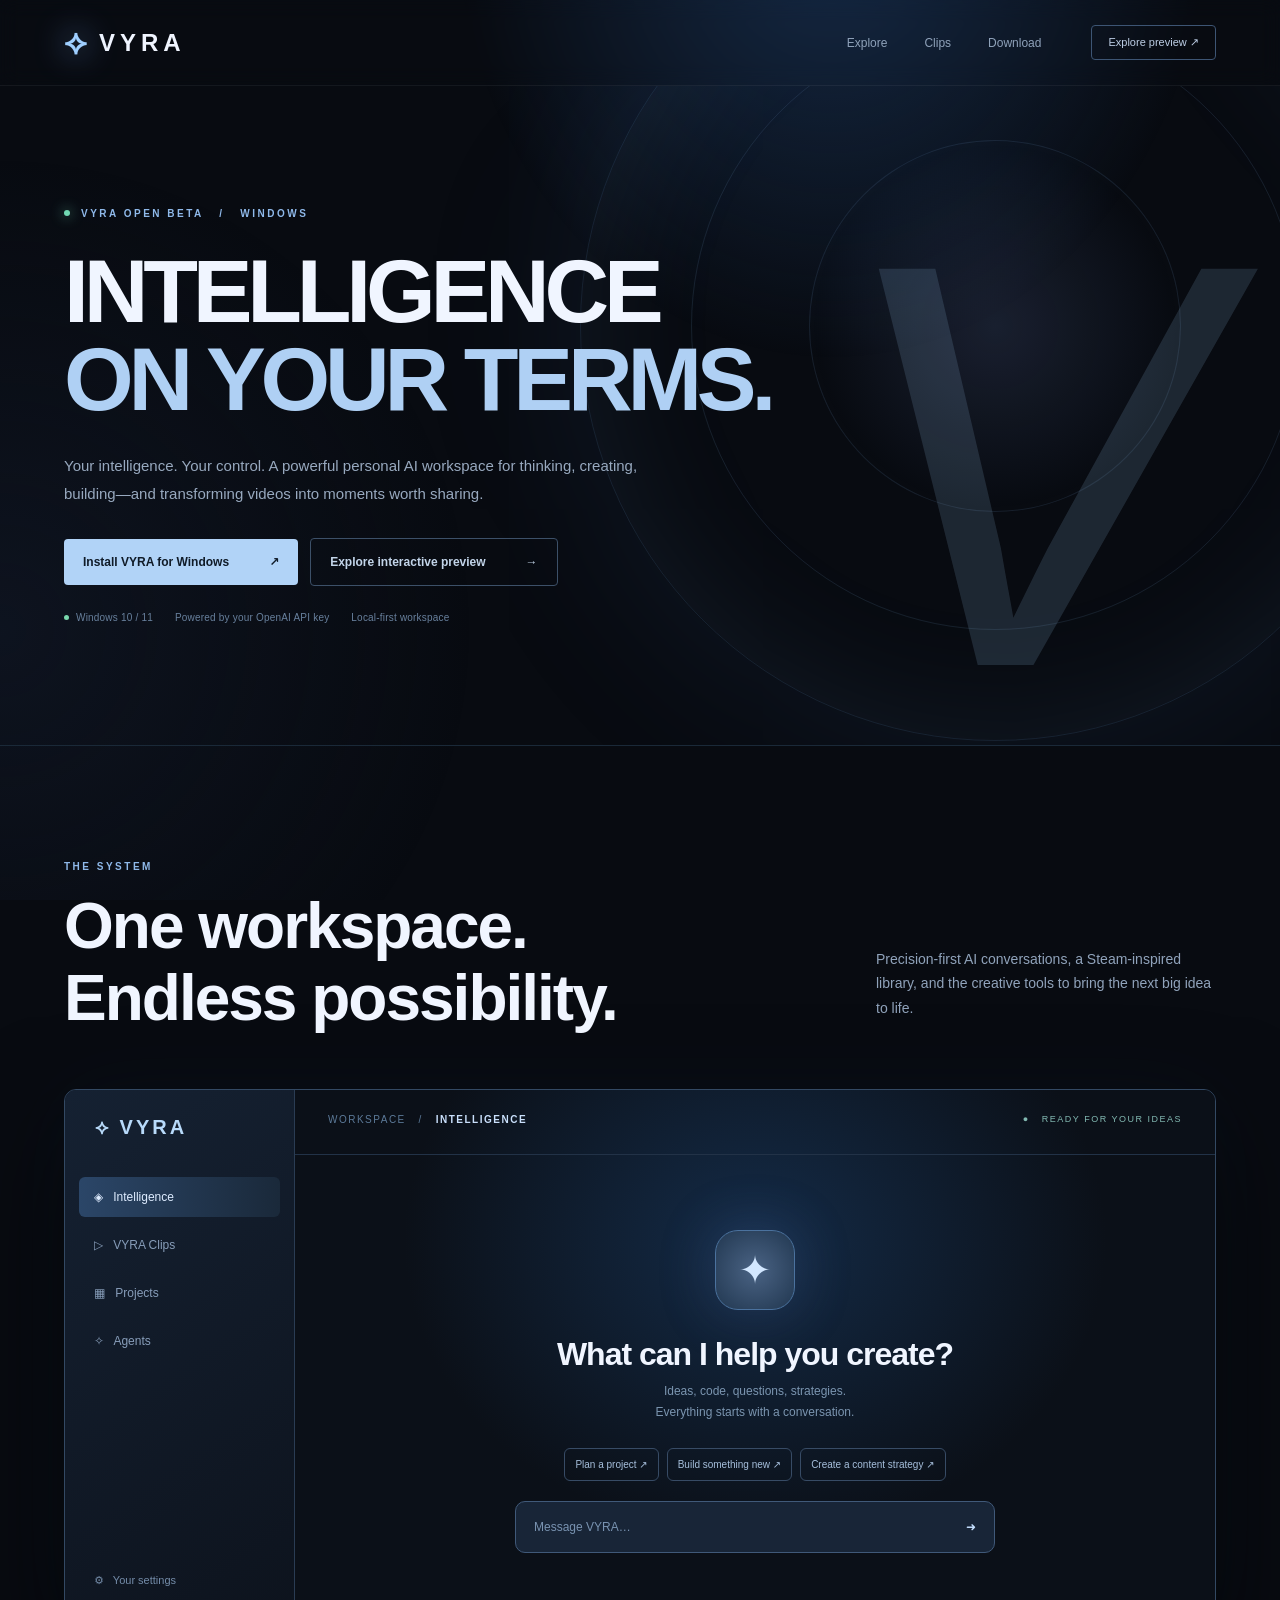
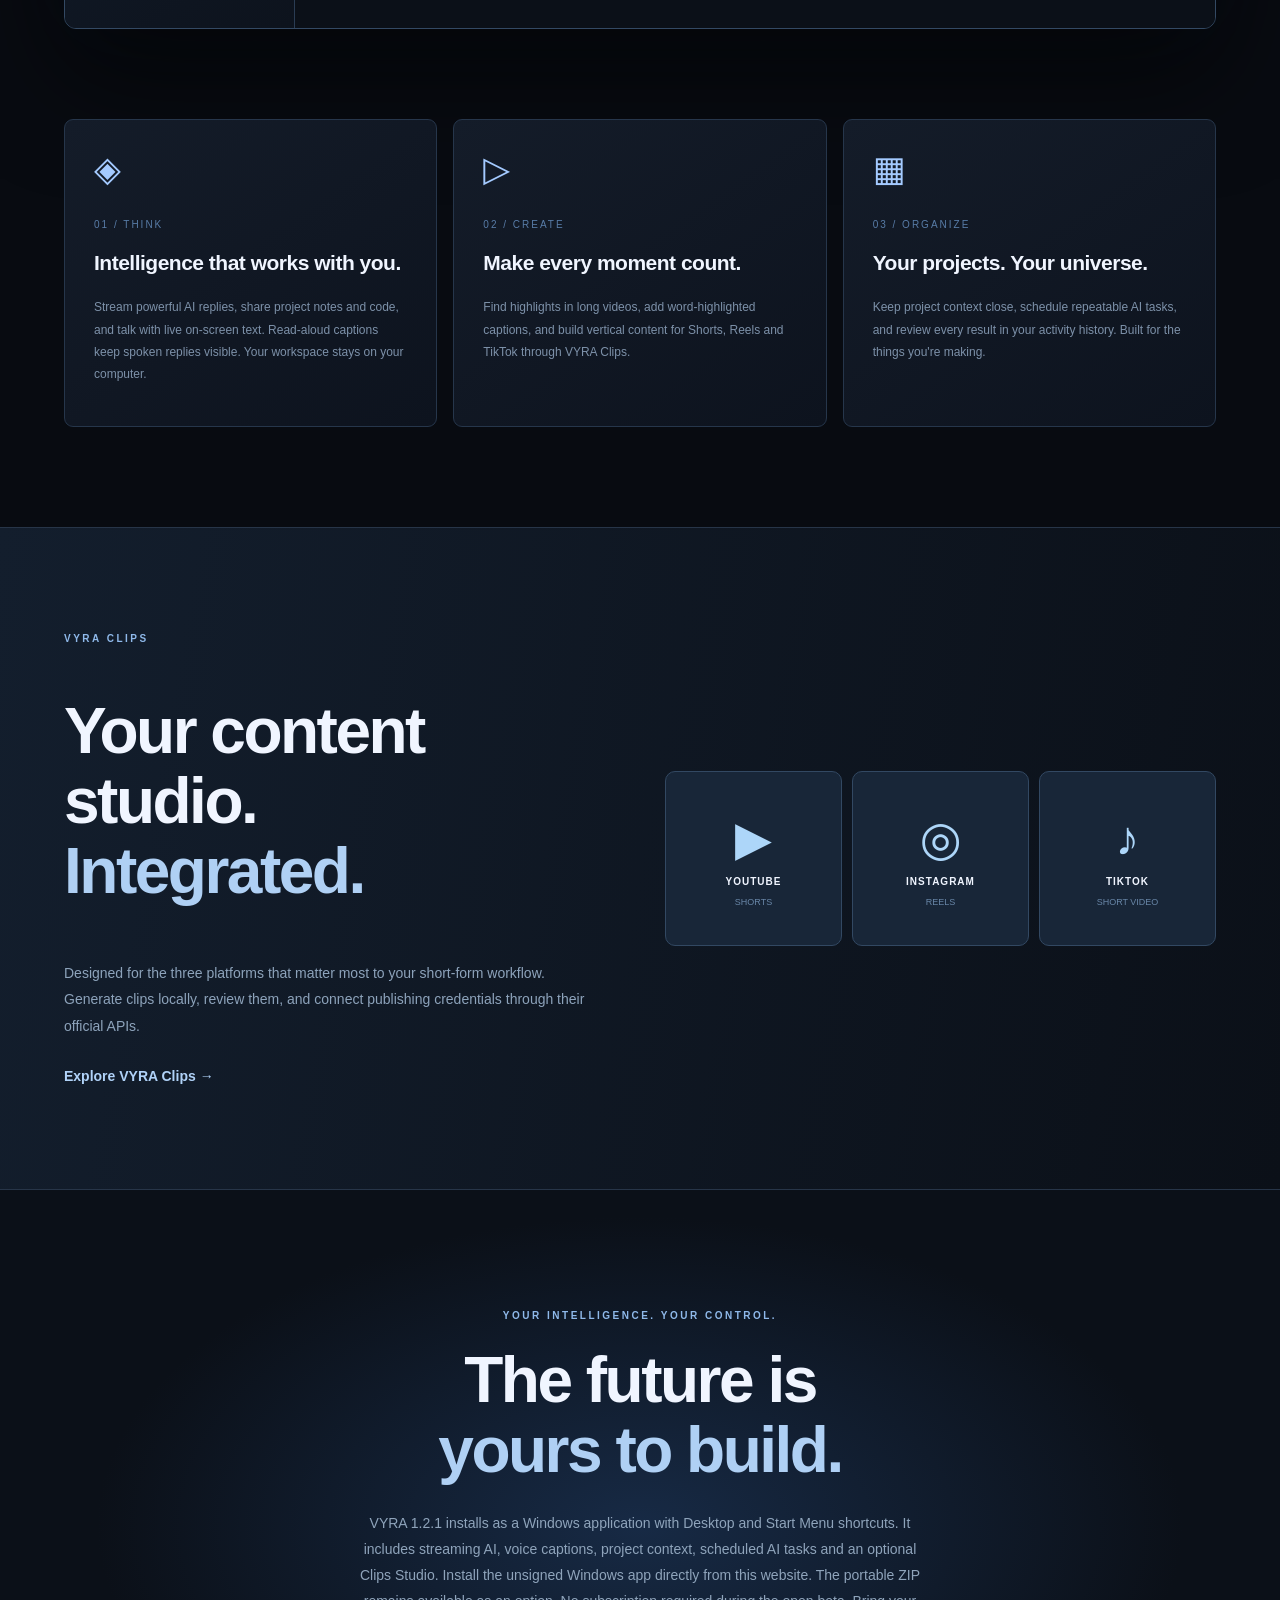
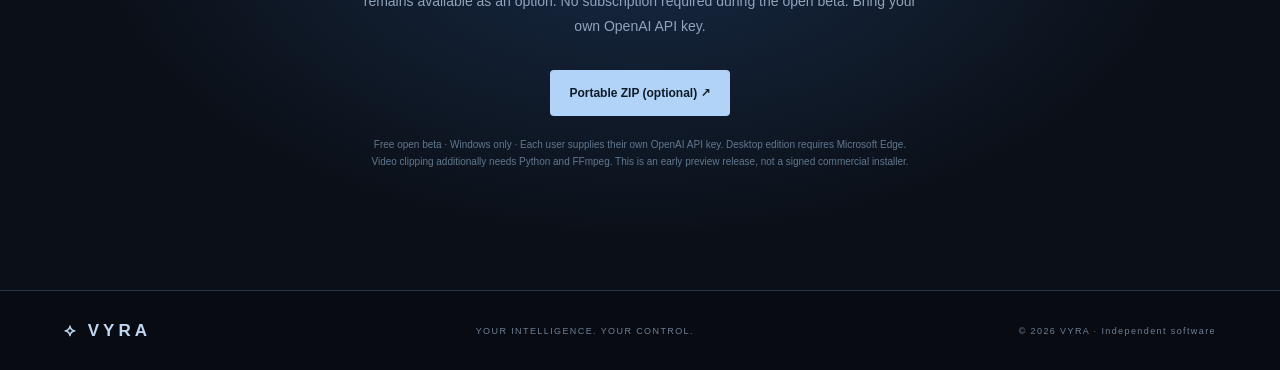
==== commit 5a5418ed: "Polish VYRA setup, Windows icons and connection status" ====
--- a/website/index.html
+++ b/website/index.html
@@ -1,7 +1,7 @@
-<!doctype html><html lang="en"><head><meta charset="utf-8"><meta name="viewport" content="width=device-width,initial-scale=1.0"><meta name="theme-color" content="#0a0e15"><meta name="description" content="VYRA. Your intelligence, your control. A new desktop AI workspace for creating, thinking, coding, and clipping."><title>VYRA — Intelligence without limits</title><link rel="stylesheet" href="landing.css"></head>
+<!doctype html><html lang="en"><head><meta charset="utf-8"><meta name="viewport" content="width=device-width,initial-scale=1.0"><meta name="theme-color" content="#0a0e15"><meta name="description" content="VYRA. Your intelligence, your control. A new desktop AI workspace for creating, thinking, coding, and clipping."><title>VYRA — Intelligence without limits</title><link rel="icon" href="/favicon.ico"><link rel="icon" href="/icon.svg" type="image/svg+xml"><link rel="stylesheet" href="landing.css"></head>
 <body><div class="site-bg"></div><header class="site-header"><a class="logo" href="/" aria-label="VYRA home"><span class="sigil">⟡</span><span>VYRA</span></a><nav><a href="#features">Explore</a><a href="#platforms">Clips</a><a href="#download">Download</a></nav><a class="header-action" href="studio/index.html">Explore preview ↗</a></header>
 <main><section class="hero"><div class="hero-glow"></div><div class="hero-inner"><span class="eyebrow"><i></i> VYRA OPEN BETA &nbsp; / &nbsp; WINDOWS</span><h1>INTELLIGENCE<br><em>ON YOUR TERMS.</em></h1><p>Your intelligence. Your control. A powerful personal AI workspace for thinking, creating, building—and transforming videos into moments worth sharing.</p><div class="actions"><a class="primary" href="downloads/VYRA-Setup.exe" download>Install VYRA for Windows <span>↗</span></a><a class="secondary" href="studio/index.html">Explore interactive preview <span>→</span></a></div><div class="badges"><span><i></i> Windows 10 / 11</span><span>Powered by your OpenAI API key</span><span>Local-first workspace</span></div></div><div class="big-v">V</div></section>
 <section class="showcase" id="features"><div class="section-kicker">THE SYSTEM</div><div class="section-title"><h2>One workspace.<br>Endless possibility.</h2><p>Precision-first AI conversations, a Steam-inspired library, and the creative tools to bring the next big idea to life.</p></div><div class="product-shell"><div class="shell-side"><div class="shell-logo">⟡ VYRA</div><div class="shell-pill selected">◈ &nbsp; Intelligence</div><div class="shell-pill">▷ &nbsp; VYRA Clips</div><div class="shell-pill">▦ &nbsp; Projects</div><div class="shell-pill">✧ &nbsp; Agents</div><div class="shell-bottom">⚙ &nbsp; Your settings</div></div><div class="shell-main"><div class="shell-top">WORKSPACE &nbsp; / &nbsp; <b>INTELLIGENCE</b> <span class="shell-status">● &nbsp; READY FOR YOUR IDEAS</span></div><div class="shell-hero"><div class="orb">✦</div><h3>What can I help you create?</h3><p>Ideas, code, questions, strategies.<br>Everything starts with a conversation.</p><div class="shell-suggestions"><span>Plan a project ↗</span><span>Build something new ↗</span><span>Create a content strategy ↗</span></div><div class="shell-input">Message VYRA… <span>➜</span></div></div></div></div></section>
 <section class="features"><div class="feature"><div class="feature-symbol">◈</div><div class="feature-number">01 / THINK</div><h3>Intelligence that works with you.</h3><p>Stream powerful AI replies, share project notes and code, and talk with live on-screen text. Read-aloud captions keep spoken replies visible. Your workspace stays on your computer.</p></div><div class="feature"><div class="feature-symbol">▷</div><div class="feature-number">02 / CREATE</div><h3>Make every moment count.</h3><p>Find highlights in long videos, add word-highlighted captions, and build vertical content for Shorts, Reels and TikTok through VYRA Clips.</p></div><div class="feature"><div class="feature-symbol">▦</div><div class="feature-number">03 / ORGANIZE</div><h3>Your projects. Your universe.</h3><p>Keep project context close, schedule repeatable AI tasks, and review every result in your activity history. Built for the things you're making.</p></div></section>
 <section id="platforms" class="platform"><div><div class="section-kicker">VYRA CLIPS</div><h2>Your content studio.<br><em>Integrated.</em></h2><p>Designed for the three platforms that matter most to your short-form workflow. Generate clips locally, review them, and connect publishing credentials through their official APIs.</p><a href="studio/index.html" class="text-link">Explore VYRA Clips →</a></div><div class="platform-icons"><div><strong>▶</strong><b>YOUTUBE</b><small>SHORTS</small></div><div><strong>◎</strong><b>INSTAGRAM</b><small>REELS</small></div><div><strong>♪</strong><b>TIKTOK</b><small>SHORT VIDEO</small></div></div></section>
-<section class="download" id="download"><div class="section-kicker">YOUR INTELLIGENCE. YOUR CONTROL.</div><h2>The future is<br><em>yours to build.</em></h2><p>VYRA 1.2 installs as a Windows application with Desktop and Start Menu shortcuts. It includes streaming AI, voice captions, project context, scheduled AI tasks and an optional Clips Studio. Install the unsigned Windows app directly from this website. The portable ZIP remains available as an option. No subscription required during the open beta. Bring your own OpenAI API key.</p><a class="primary" href="downloads/VYRA-Windows-Beta.zip" download>Portable ZIP (optional) ↗</a><div class="download-caveat">Free open beta · Windows only · Each user supplies their own OpenAI API key. Desktop edition requires Microsoft Edge. Video clipping additionally needs Python and FFmpeg. This is an early preview release, not a signed commercial installer.</div></section></main><footer><span>⟡ VYRA</span><span>YOUR INTELLIGENCE. YOUR CONTROL.</span><span>© 2026 VYRA · Independent software</span></footer></body></html>
+<section class="download" id="download"><div class="section-kicker">YOUR INTELLIGENCE. YOUR CONTROL.</div><h2>The future is<br><em>yours to build.</em></h2><p>VYRA 1.2.1 installs as a Windows application with Desktop and Start Menu shortcuts. It includes streaming AI, voice captions, project context, scheduled AI tasks and an optional Clips Studio. Install the unsigned Windows app directly from this website. The portable ZIP remains available as an option. No subscription required during the open beta. Bring your own OpenAI API key.</p><a class="primary" href="downloads/VYRA-Windows-Beta.zip" download>Portable ZIP (optional) ↗</a><div class="download-caveat">Free open beta · Windows only · Each user supplies their own OpenAI API key. Desktop edition requires Microsoft Edge. Video clipping additionally needs Python and FFmpeg. This is an early preview release, not a signed commercial installer.</div></section></main><footer><span>⟡ VYRA</span><span>YOUR INTELLIGENCE. YOUR CONTROL.</span><span>© 2026 VYRA · Independent software</span></footer></body></html>
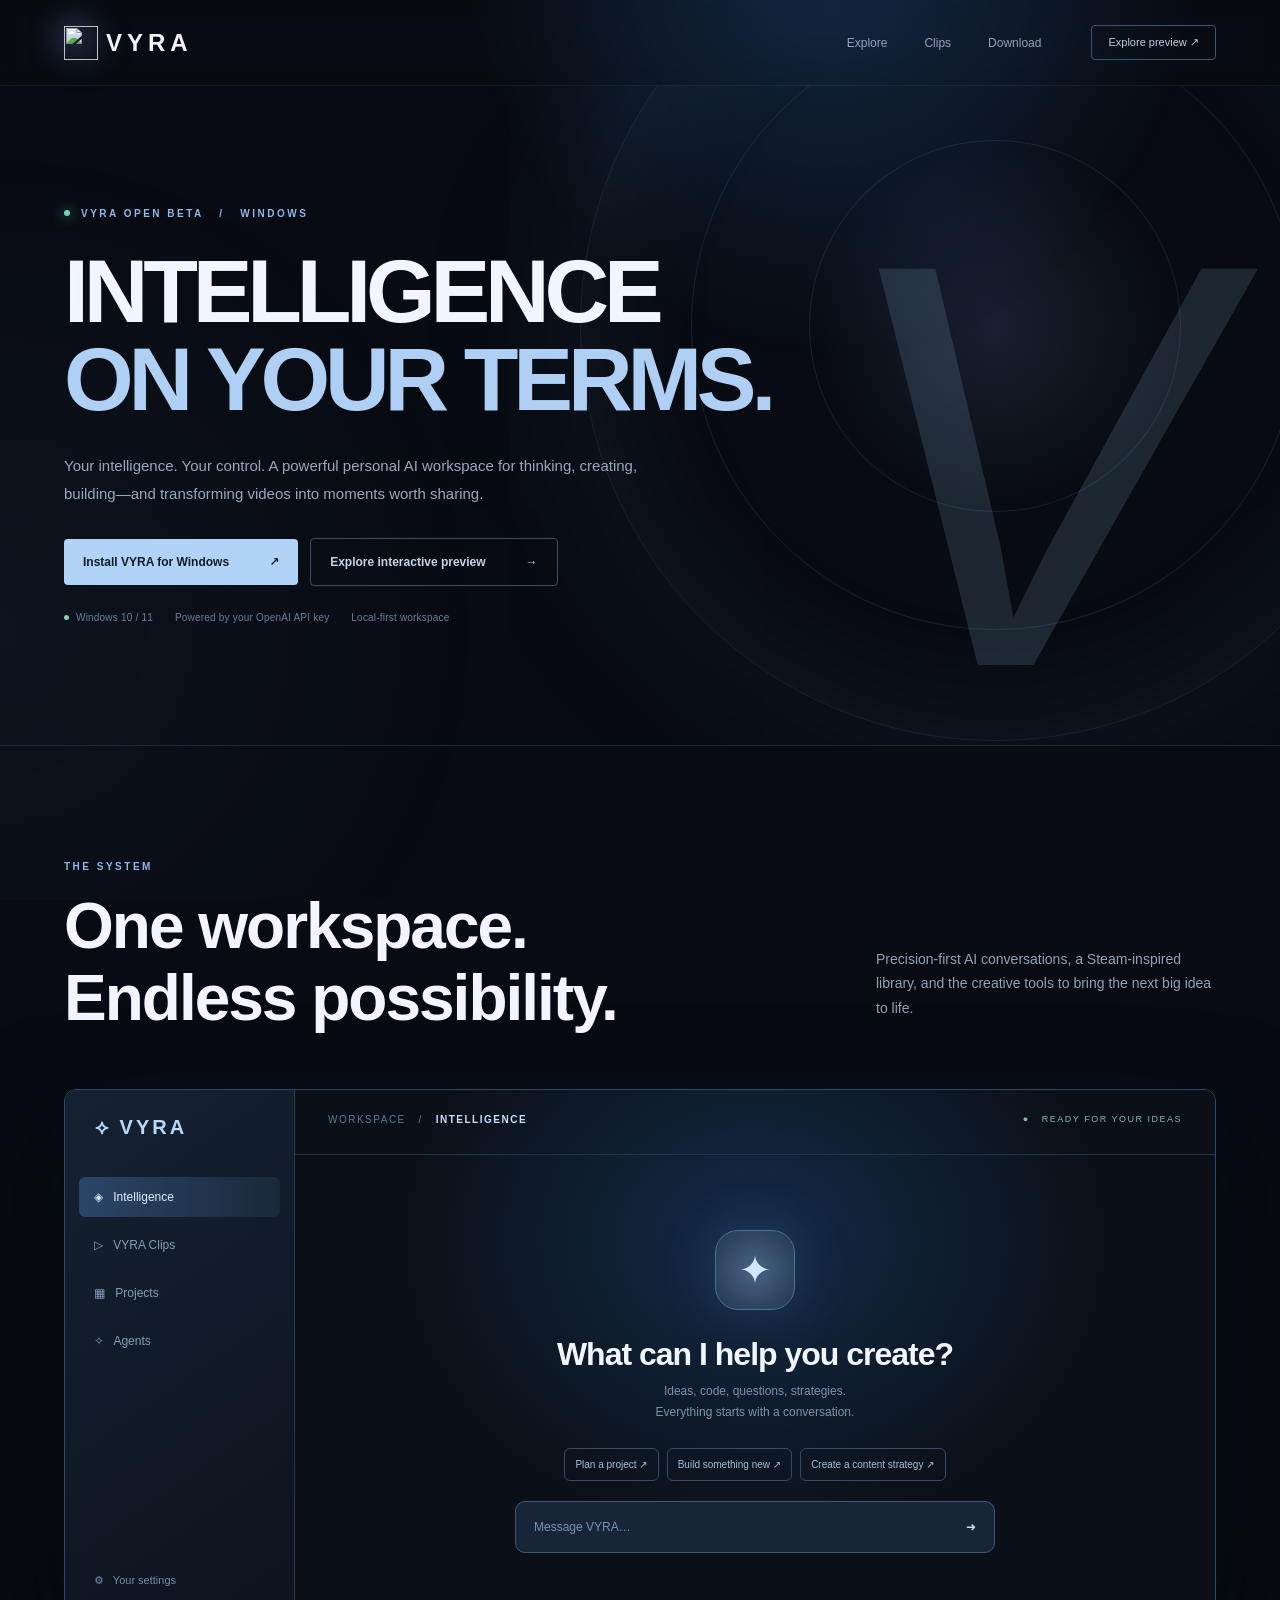
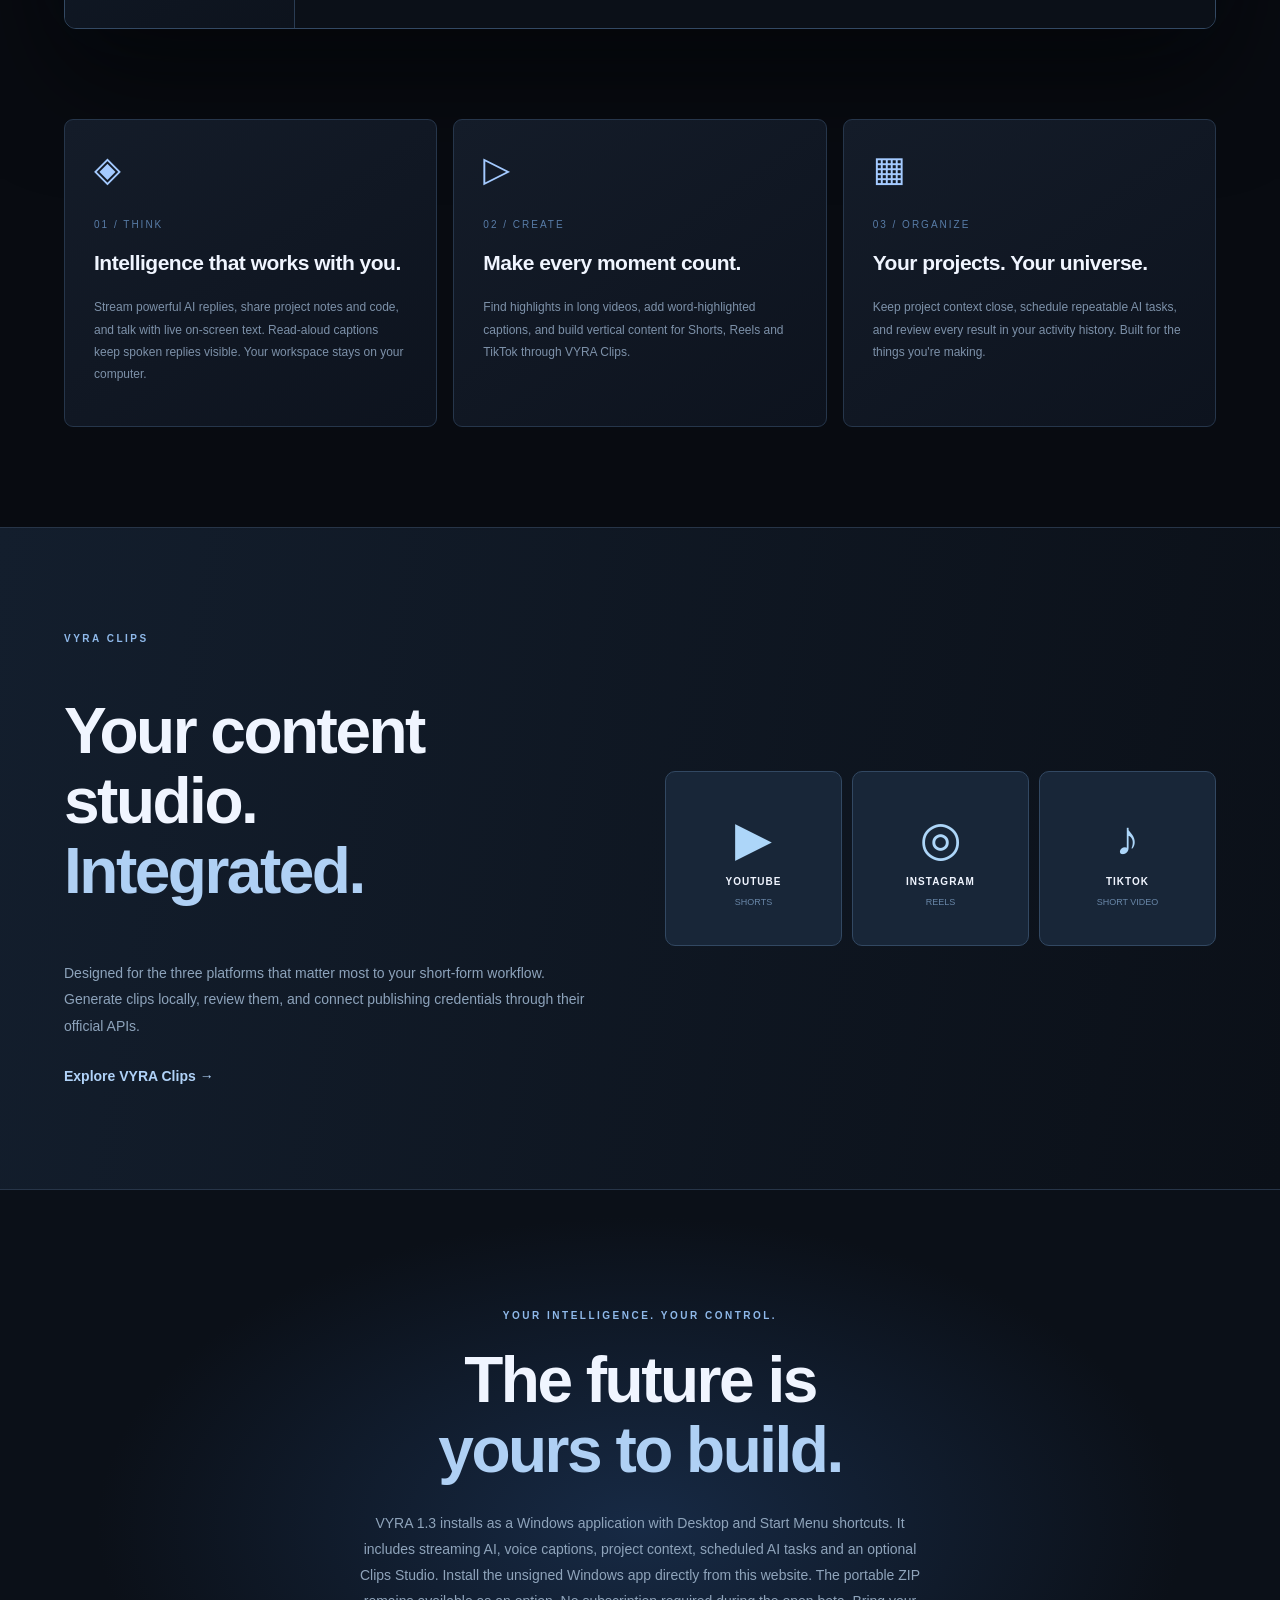
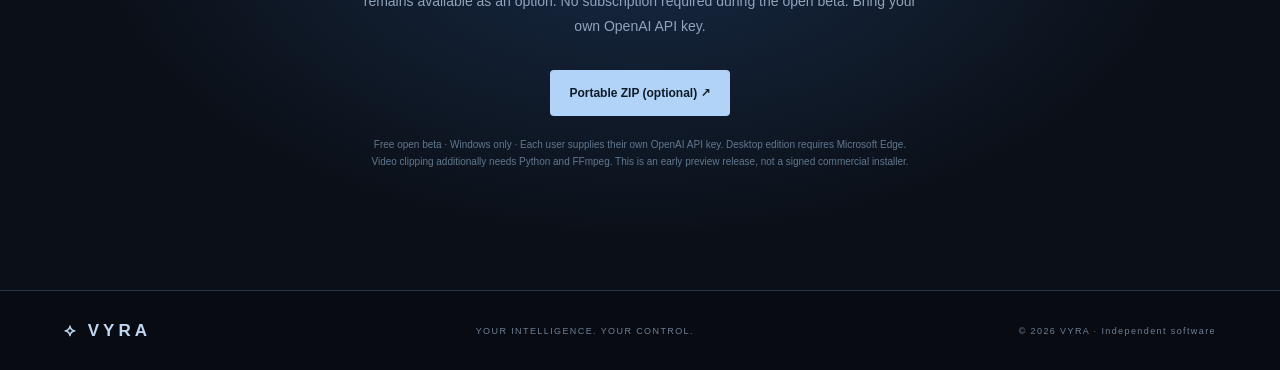
==== commit 30a55c51: "Add guided social connections, Facebook Reels and refined VYRA identity" ====
--- a/website/index.html
+++ b/website/index.html
@@ -1,7 +1,7 @@
 <!doctype html><html lang="en"><head><meta charset="utf-8"><meta name="viewport" content="width=device-width,initial-scale=1.0"><meta name="theme-color" content="#0a0e15"><meta name="description" content="VYRA. Your intelligence, your control. A new desktop AI workspace for creating, thinking, coding, and clipping."><title>VYRA — Intelligence without limits</title><link rel="icon" href="/favicon.ico"><link rel="icon" href="/icon.svg" type="image/svg+xml"><link rel="stylesheet" href="landing.css"></head>
-<body><div class="site-bg"></div><header class="site-header"><a class="logo" href="/" aria-label="VYRA home"><span class="sigil">⟡</span><span>VYRA</span></a><nav><a href="#features">Explore</a><a href="#platforms">Clips</a><a href="#download">Download</a></nav><a class="header-action" href="studio/index.html">Explore preview ↗</a></header>
+<body><div class="site-bg"></div><header class="site-header"><a class="logo" href="/" aria-label="VYRA home"><img class="sigil" src="/icon.svg" alt="" width="34" height="34"><span>VYRA</span></a><nav><a href="#features">Explore</a><a href="#platforms">Clips</a><a href="#download">Download</a></nav><a class="header-action" href="studio/index.html">Explore preview ↗</a></header>
 <main><section class="hero"><div class="hero-glow"></div><div class="hero-inner"><span class="eyebrow"><i></i> VYRA OPEN BETA &nbsp; / &nbsp; WINDOWS</span><h1>INTELLIGENCE<br><em>ON YOUR TERMS.</em></h1><p>Your intelligence. Your control. A powerful personal AI workspace for thinking, creating, building—and transforming videos into moments worth sharing.</p><div class="actions"><a class="primary" href="downloads/VYRA-Setup.exe" download>Install VYRA for Windows <span>↗</span></a><a class="secondary" href="studio/index.html">Explore interactive preview <span>→</span></a></div><div class="badges"><span><i></i> Windows 10 / 11</span><span>Powered by your OpenAI API key</span><span>Local-first workspace</span></div></div><div class="big-v">V</div></section>
 <section class="showcase" id="features"><div class="section-kicker">THE SYSTEM</div><div class="section-title"><h2>One workspace.<br>Endless possibility.</h2><p>Precision-first AI conversations, a Steam-inspired library, and the creative tools to bring the next big idea to life.</p></div><div class="product-shell"><div class="shell-side"><div class="shell-logo">⟡ VYRA</div><div class="shell-pill selected">◈ &nbsp; Intelligence</div><div class="shell-pill">▷ &nbsp; VYRA Clips</div><div class="shell-pill">▦ &nbsp; Projects</div><div class="shell-pill">✧ &nbsp; Agents</div><div class="shell-bottom">⚙ &nbsp; Your settings</div></div><div class="shell-main"><div class="shell-top">WORKSPACE &nbsp; / &nbsp; <b>INTELLIGENCE</b> <span class="shell-status">● &nbsp; READY FOR YOUR IDEAS</span></div><div class="shell-hero"><div class="orb">✦</div><h3>What can I help you create?</h3><p>Ideas, code, questions, strategies.<br>Everything starts with a conversation.</p><div class="shell-suggestions"><span>Plan a project ↗</span><span>Build something new ↗</span><span>Create a content strategy ↗</span></div><div class="shell-input">Message VYRA… <span>➜</span></div></div></div></div></section>
 <section class="features"><div class="feature"><div class="feature-symbol">◈</div><div class="feature-number">01 / THINK</div><h3>Intelligence that works with you.</h3><p>Stream powerful AI replies, share project notes and code, and talk with live on-screen text. Read-aloud captions keep spoken replies visible. Your workspace stays on your computer.</p></div><div class="feature"><div class="feature-symbol">▷</div><div class="feature-number">02 / CREATE</div><h3>Make every moment count.</h3><p>Find highlights in long videos, add word-highlighted captions, and build vertical content for Shorts, Reels and TikTok through VYRA Clips.</p></div><div class="feature"><div class="feature-symbol">▦</div><div class="feature-number">03 / ORGANIZE</div><h3>Your projects. Your universe.</h3><p>Keep project context close, schedule repeatable AI tasks, and review every result in your activity history. Built for the things you're making.</p></div></section>
 <section id="platforms" class="platform"><div><div class="section-kicker">VYRA CLIPS</div><h2>Your content studio.<br><em>Integrated.</em></h2><p>Designed for the three platforms that matter most to your short-form workflow. Generate clips locally, review them, and connect publishing credentials through their official APIs.</p><a href="studio/index.html" class="text-link">Explore VYRA Clips →</a></div><div class="platform-icons"><div><strong>▶</strong><b>YOUTUBE</b><small>SHORTS</small></div><div><strong>◎</strong><b>INSTAGRAM</b><small>REELS</small></div><div><strong>♪</strong><b>TIKTOK</b><small>SHORT VIDEO</small></div></div></section>
-<section class="download" id="download"><div class="section-kicker">YOUR INTELLIGENCE. YOUR CONTROL.</div><h2>The future is<br><em>yours to build.</em></h2><p>VYRA 1.2.1 installs as a Windows application with Desktop and Start Menu shortcuts. It includes streaming AI, voice captions, project context, scheduled AI tasks and an optional Clips Studio. Install the unsigned Windows app directly from this website. The portable ZIP remains available as an option. No subscription required during the open beta. Bring your own OpenAI API key.</p><a class="primary" href="downloads/VYRA-Windows-Beta.zip" download>Portable ZIP (optional) ↗</a><div class="download-caveat">Free open beta · Windows only · Each user supplies their own OpenAI API key. Desktop edition requires Microsoft Edge. Video clipping additionally needs Python and FFmpeg. This is an early preview release, not a signed commercial installer.</div></section></main><footer><span>⟡ VYRA</span><span>YOUR INTELLIGENCE. YOUR CONTROL.</span><span>© 2026 VYRA · Independent software</span></footer></body></html>
+<section class="download" id="download"><div class="section-kicker">YOUR INTELLIGENCE. YOUR CONTROL.</div><h2>The future is<br><em>yours to build.</em></h2><p>VYRA 1.3 installs as a Windows application with Desktop and Start Menu shortcuts. It includes streaming AI, voice captions, project context, scheduled AI tasks and an optional Clips Studio. Install the unsigned Windows app directly from this website. The portable ZIP remains available as an option. No subscription required during the open beta. Bring your own OpenAI API key.</p><a class="primary" href="downloads/VYRA-Windows-Beta.zip" download>Portable ZIP (optional) ↗</a><div class="download-caveat">Free open beta · Windows only · Each user supplies their own OpenAI API key. Desktop edition requires Microsoft Edge. Video clipping additionally needs Python and FFmpeg. This is an early preview release, not a signed commercial installer.</div></section></main><footer><span>⟡ VYRA</span><span>YOUR INTELLIGENCE. YOUR CONTROL.</span><span>© 2026 VYRA · Independent software</span></footer></body></html>
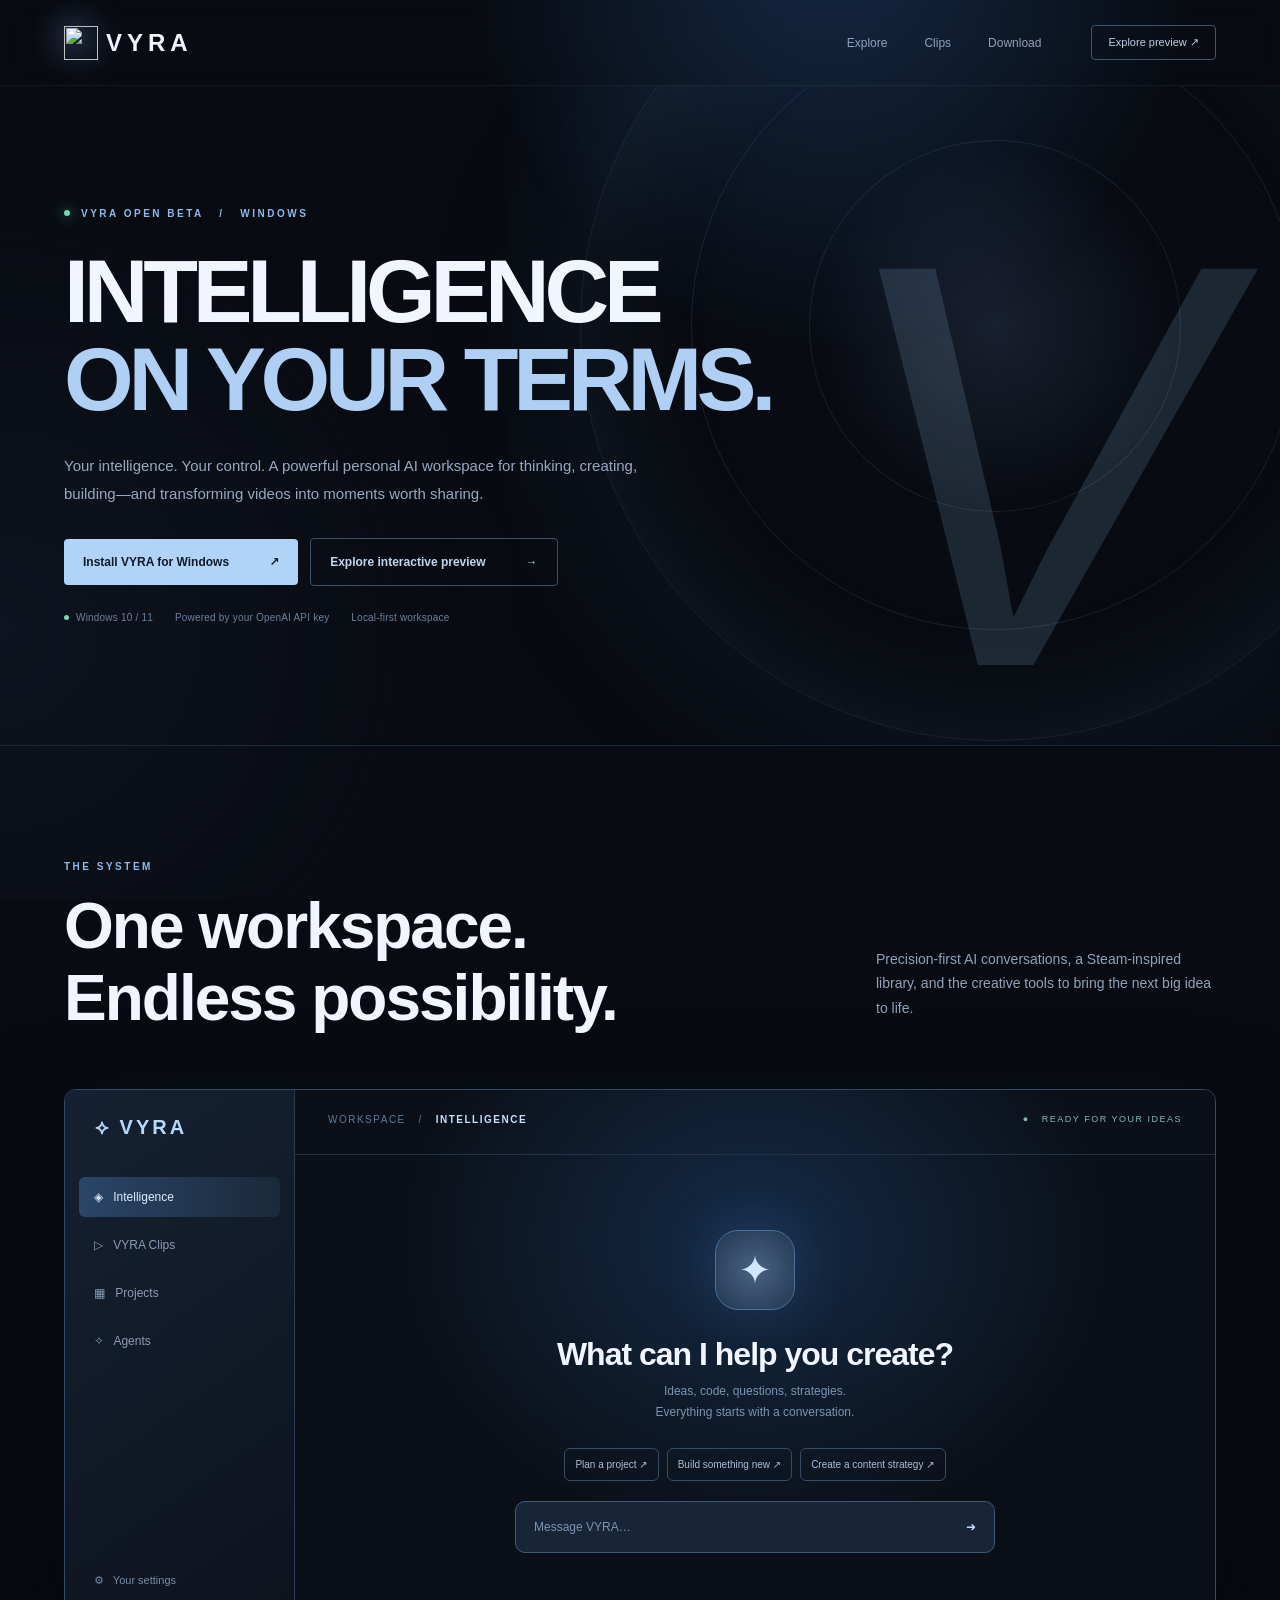
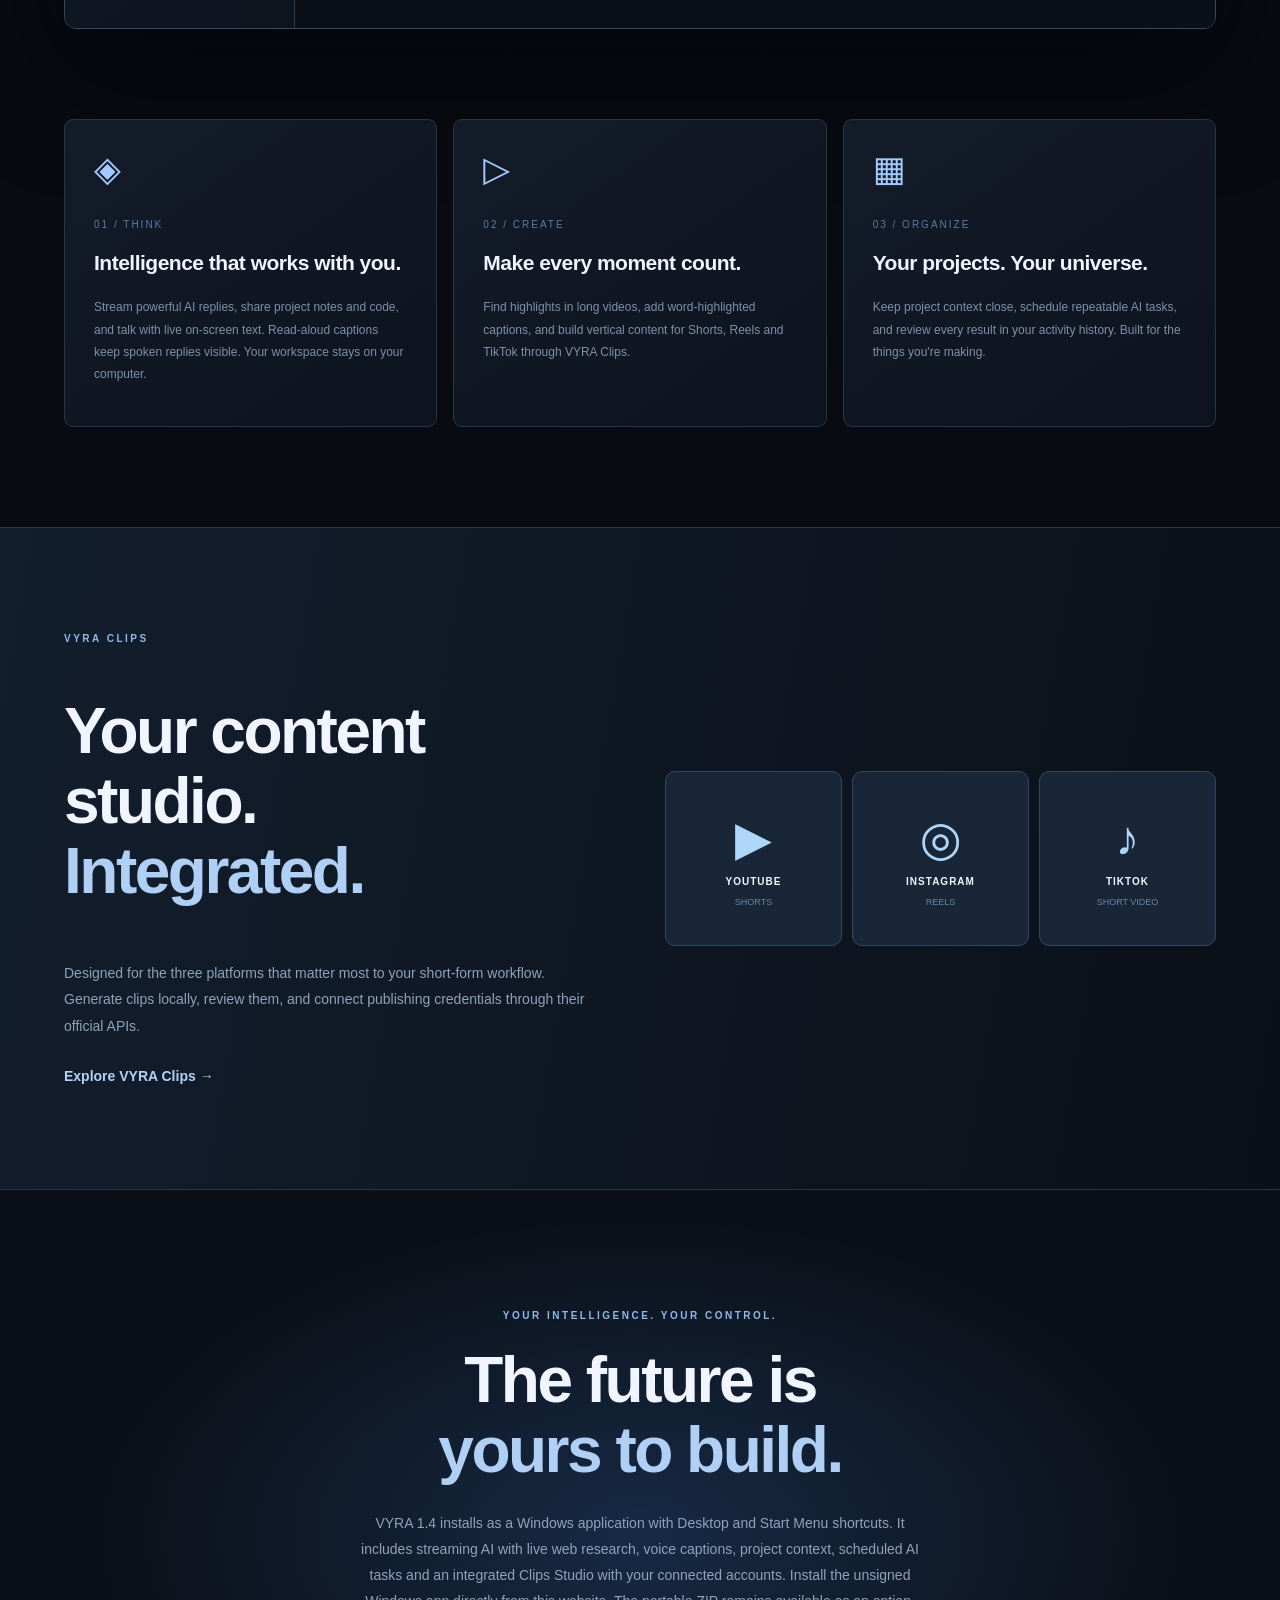
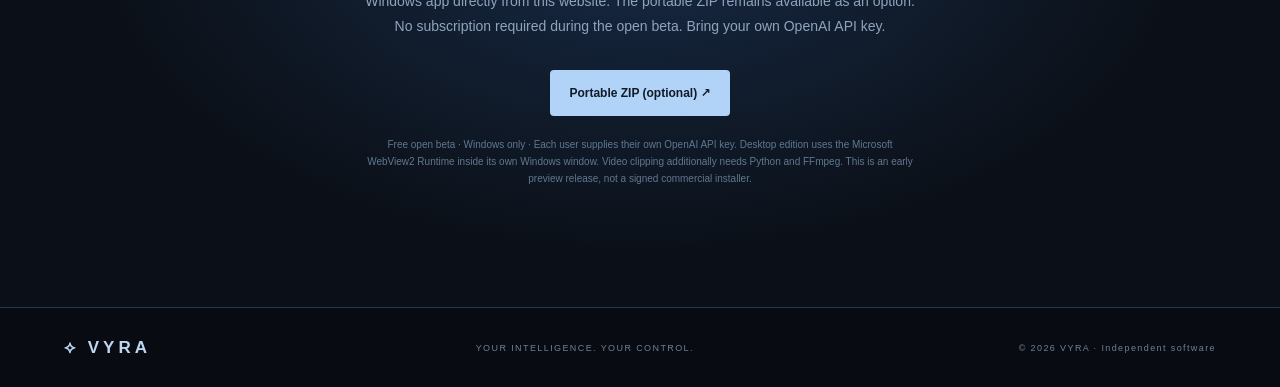
==== commit 631ac30a: "Run VYRA in a native Windows window with integrated Clips and web research" ====
--- a/website/index.html
+++ b/website/index.html
@@ -4,4 +4,4 @@
 <section class="showcase" id="features"><div class="section-kicker">THE SYSTEM</div><div class="section-title"><h2>One workspace.<br>Endless possibility.</h2><p>Precision-first AI conversations, a Steam-inspired library, and the creative tools to bring the next big idea to life.</p></div><div class="product-shell"><div class="shell-side"><div class="shell-logo">⟡ VYRA</div><div class="shell-pill selected">◈ &nbsp; Intelligence</div><div class="shell-pill">▷ &nbsp; VYRA Clips</div><div class="shell-pill">▦ &nbsp; Projects</div><div class="shell-pill">✧ &nbsp; Agents</div><div class="shell-bottom">⚙ &nbsp; Your settings</div></div><div class="shell-main"><div class="shell-top">WORKSPACE &nbsp; / &nbsp; <b>INTELLIGENCE</b> <span class="shell-status">● &nbsp; READY FOR YOUR IDEAS</span></div><div class="shell-hero"><div class="orb">✦</div><h3>What can I help you create?</h3><p>Ideas, code, questions, strategies.<br>Everything starts with a conversation.</p><div class="shell-suggestions"><span>Plan a project ↗</span><span>Build something new ↗</span><span>Create a content strategy ↗</span></div><div class="shell-input">Message VYRA… <span>➜</span></div></div></div></div></section>
 <section class="features"><div class="feature"><div class="feature-symbol">◈</div><div class="feature-number">01 / THINK</div><h3>Intelligence that works with you.</h3><p>Stream powerful AI replies, share project notes and code, and talk with live on-screen text. Read-aloud captions keep spoken replies visible. Your workspace stays on your computer.</p></div><div class="feature"><div class="feature-symbol">▷</div><div class="feature-number">02 / CREATE</div><h3>Make every moment count.</h3><p>Find highlights in long videos, add word-highlighted captions, and build vertical content for Shorts, Reels and TikTok through VYRA Clips.</p></div><div class="feature"><div class="feature-symbol">▦</div><div class="feature-number">03 / ORGANIZE</div><h3>Your projects. Your universe.</h3><p>Keep project context close, schedule repeatable AI tasks, and review every result in your activity history. Built for the things you're making.</p></div></section>
 <section id="platforms" class="platform"><div><div class="section-kicker">VYRA CLIPS</div><h2>Your content studio.<br><em>Integrated.</em></h2><p>Designed for the three platforms that matter most to your short-form workflow. Generate clips locally, review them, and connect publishing credentials through their official APIs.</p><a href="studio/index.html" class="text-link">Explore VYRA Clips →</a></div><div class="platform-icons"><div><strong>▶</strong><b>YOUTUBE</b><small>SHORTS</small></div><div><strong>◎</strong><b>INSTAGRAM</b><small>REELS</small></div><div><strong>♪</strong><b>TIKTOK</b><small>SHORT VIDEO</small></div></div></section>
-<section class="download" id="download"><div class="section-kicker">YOUR INTELLIGENCE. YOUR CONTROL.</div><h2>The future is<br><em>yours to build.</em></h2><p>VYRA 1.3 installs as a Windows application with Desktop and Start Menu shortcuts. It includes streaming AI, voice captions, project context, scheduled AI tasks and an optional Clips Studio. Install the unsigned Windows app directly from this website. The portable ZIP remains available as an option. No subscription required during the open beta. Bring your own OpenAI API key.</p><a class="primary" href="downloads/VYRA-Windows-Beta.zip" download>Portable ZIP (optional) ↗</a><div class="download-caveat">Free open beta · Windows only · Each user supplies their own OpenAI API key. Desktop edition requires Microsoft Edge. Video clipping additionally needs Python and FFmpeg. This is an early preview release, not a signed commercial installer.</div></section></main><footer><span>⟡ VYRA</span><span>YOUR INTELLIGENCE. YOUR CONTROL.</span><span>© 2026 VYRA · Independent software</span></footer></body></html>
+<section class="download" id="download"><div class="section-kicker">YOUR INTELLIGENCE. YOUR CONTROL.</div><h2>The future is<br><em>yours to build.</em></h2><p>VYRA 1.4 installs as a Windows application with Desktop and Start Menu shortcuts. It includes streaming AI with live web research, voice captions, project context, scheduled AI tasks and an integrated Clips Studio with your connected accounts. Install the unsigned Windows app directly from this website. The portable ZIP remains available as an option. No subscription required during the open beta. Bring your own OpenAI API key.</p><a class="primary" href="downloads/VYRA-Windows-Beta.zip" download>Portable ZIP (optional) ↗</a><div class="download-caveat">Free open beta · Windows only · Each user supplies their own OpenAI API key. Desktop edition uses the Microsoft WebView2 Runtime inside its own Windows window. Video clipping additionally needs Python and FFmpeg. This is an early preview release, not a signed commercial installer.</div></section></main><footer><span>⟡ VYRA</span><span>YOUR INTELLIGENCE. YOUR CONTROL.</span><span>© 2026 VYRA · Independent software</span></footer></body></html>
